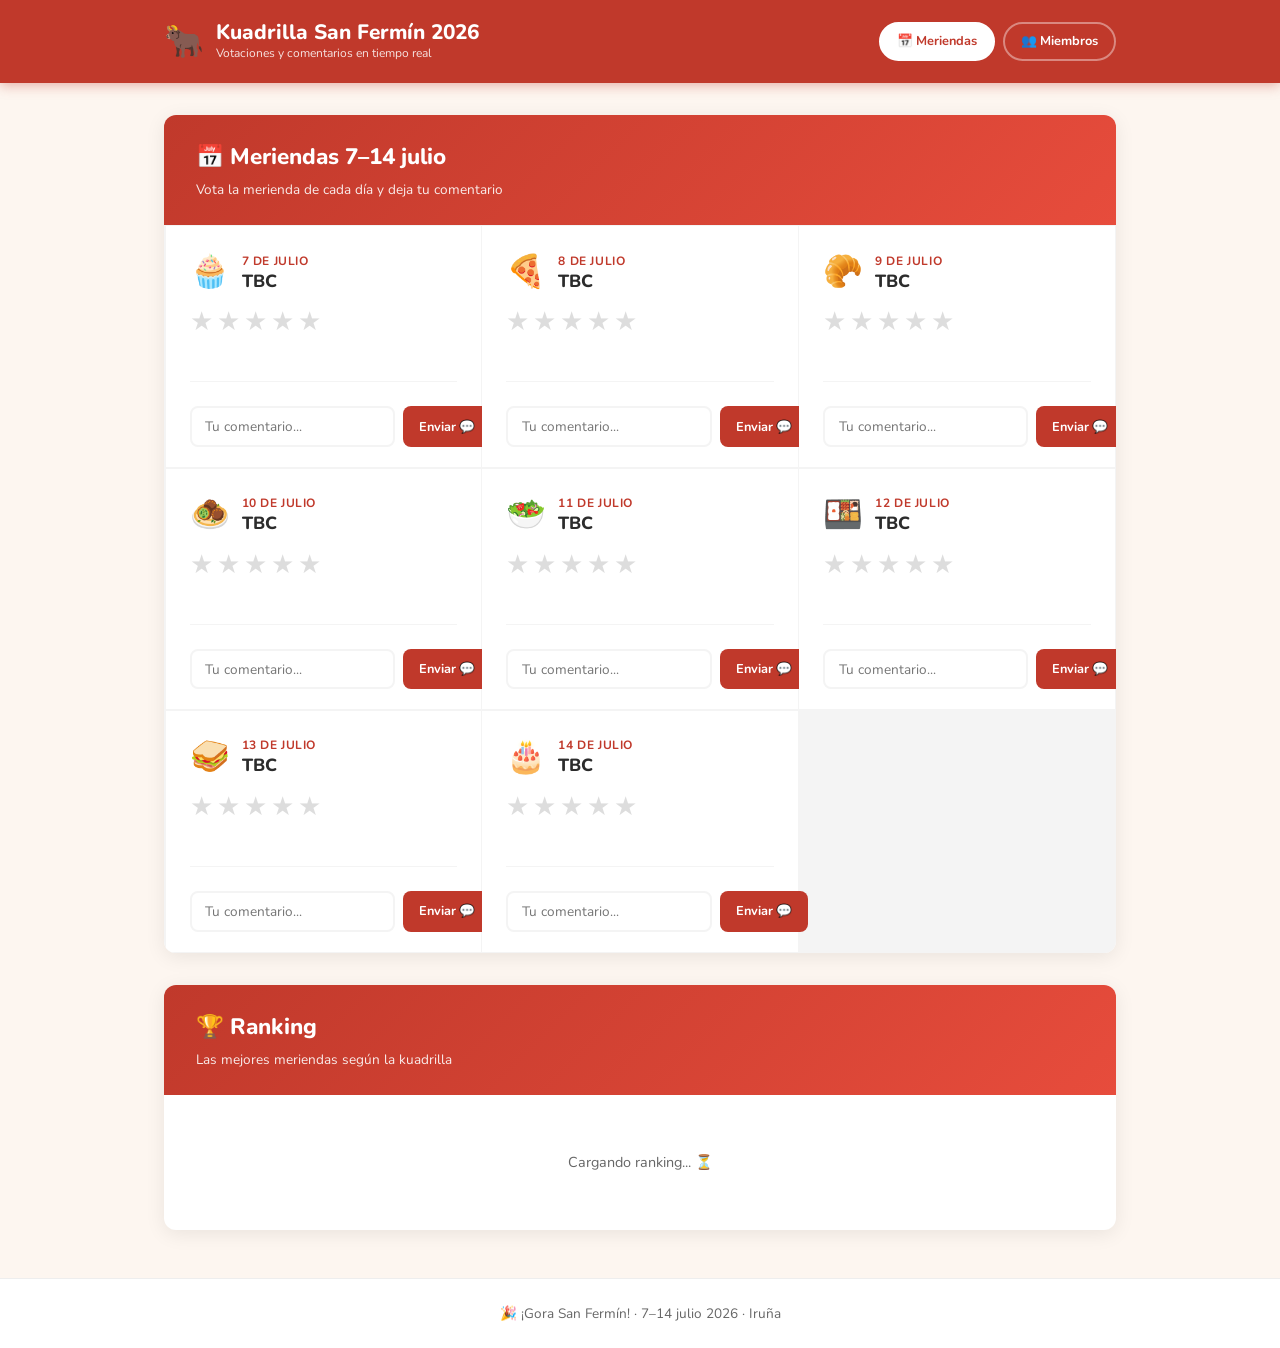
==== index.html @ 211effe7 "Add new entries with 'TBC' for each date" ====
<!DOCTYPE html>
<html lang="es">
<head>
  <meta charset="UTF-8">
  <meta name="viewport" content="width=device-width, initial-scale=1.0">
  <title>Kuadrilla San Fermín 2026 🐂</title>
  <link rel="stylesheet" href="style.css">
</head>
<body>

<header class="header">
  <div class="header-inner">
    <div class="header-brand">
      <span class="header-bull">🐂</span>
      <div>
        <h1>Kuadrilla San Fermín 2026</h1>
        <p>Votaciones y comentarios en tiempo real</p>
      </div>
    </div>
    <nav class="nav">
      <a href="index.html" class="nav-link active">📅 Meriendas</a>
      <a href="kuadrilla.html" class="nav-link">👥 Miembros</a>
    </nav>
  </div>
</header>

<main class="container">

  <section class="card">
    <div class="card-header">
      <h2>📅 Meriendas 7–14 julio</h2>
      <p>Vota la merienda de cada día y deja tu comentario</p>
    </div>
    <div id="tabla" class="meriendas-grid"></div>
  </section>

  <section class="card">
    <div class="card-header">
      <h2>🏆 Ranking</h2>
      <p>Las mejores meriendas según la kuadrilla</p>
    </div>
    <div id="ranking" class="ranking-list">
      <p class="loading">Cargando ranking... ⏳</p>
    </div>
  </section>

</main>

<footer class="footer">
  <p>🎉 ¡Gora San Fermín! · 7–14 julio 2026 · Iruña</p>
</footer>

<script>
/* ── URLs ── */
const URL_API = "https://script.google.com/macros/s/AKfycbxUHuuox2IMjxuFXH61xSXlQFMEGWxUhLNKQcpvWm2ghPcqqbeldcMXEM3mvHn_CJT8/exec";
const URL_CSV = "https://docs.google.com/spreadsheets/d/e/2PACX-1vSeQ-dslJmHhOe_JJH5Cu7Fhz1P_aHwtQAEKkZ3BIzKWqrAqM5q2f_AHhnSUMUB-Iz5Gx67BS4uOQ8Q/pub?gid=0&single=true&output=csv&nocache=";

const datos = [
  { dia: "7julio",  label: "7 de julio",  nombre: "TBC", emoji: "🧁" },
  { dia: "8julio",  label: "8 de julio",  nombre: "TBC",   emoji: "🍕" },
  { dia: "9julio",  label: "9 de julio",  nombre: "TBC", emoji: "🥐" },
  { dia: "10julio", label: "10 de julio", nombre: "TBC",  emoji: "🧆" },
  { dia: "11julio", label: "11 de julio", nombre: "TBC", emoji: "🥗" },
  { dia: "12julio", label: "12 de julio", nombre: "TBC",emoji: "🍱" },
  { dia: "13julio", label: "13 de julio", nombre: "TBC",  emoji: "🥪" },
  { dia: "14julio", label: "14 de julio", nombre: "TBC",  emoji: "🎂" }
];

/* ── RENDER ── */
function render() {
  const grid = document.getElementById("tabla");
  grid.innerHTML = "";
  datos.forEach((d, i) => {
    const voto = localStorage.getItem("voto_" + i) || 0;
    let stars = "";
    for (let s = 1; s <= 5; s++) {
      stars += `<span class="star ${s <= voto ? 'active' : ''}" onclick="vote(${i},${s})">★</span>`;
    }
    grid.innerHTML += `
      <div class="merienda-card" id="card_${i}">
        <div class="merienda-header">
          <span class="merienda-emoji">${d.emoji}</span>
          <div>
            <div class="merienda-dia">${d.label}</div>
            <div class="merienda-nombre">${d.nombre}</div>
          </div>
        </div>
        <div class="stars-row">${stars}</div>
        <div class="avg-display" id="avg_${i}"></div>
        <div class="comment-section">
          <div class="comments-list" id="list_${i}"></div>
          <div class="comment-input">
            <input id="input_${i}" placeholder="Tu comentario..." maxlength="200">
            <button onclick="comment(${i})">Enviar 💬</button>
          </div>
        </div>
      </div>
    `;
  });
}

/* ── VOTAR ── */
function vote(i, value) {
  if (localStorage.getItem("voto_" + i)) {
    showToast("¡Ya has votado este día! 🗳️");
    return;
  }
  const name = prompt("¿Cómo te llamas?");
  if (!name || !name.trim()) return;
  localStorage.setItem("voto_" + i, value);
  render();

  const url = URL_API
    + "?dia="     + encodeURIComponent(datos[i].dia)
    + "&usuario=" + encodeURIComponent(name.trim())
    + "&tipo=voto"
    + "&valor="   + value;

  fetch(url)
    .then(() => { showToast("¡Voto enviado! ⭐"); setTimeout(load, 1000); })
    .catch(() => showToast("Error al enviar 😕"));
}

/* ── COMENTAR ── */
function comment(i) {
  const input = document.getElementById("input_" + i);
  const text = input.value.trim();
  if (!text) return;
  const name = prompt("¿Cómo te llamas?");
  if (!name || !name.trim()) return;
  input.value = "";
  input.disabled = true;

  const url = URL_API
    + "?dia="     + encodeURIComponent(datos[i].dia)
    + "&usuario=" + encodeURIComponent(name.trim())
    + "&tipo=comentario"
    + "&valor="   + encodeURIComponent(text);

  fetch(url)
    .then(() => {
      showToast("¡Comentario enviado! 💬");
      input.disabled = false;
      setTimeout(load, 1000);
    })
    .catch(() => {
      input.disabled = false;
      showToast("Error al enviar 😕");
    });
}

/* ── CARGAR DATOS DESDE CSV ── */
async function load() {
  try {
    const res  = await fetch(URL_CSV + Date.now());
    const text = await res.text();

    const lines = text.trim().split("\n").slice(1);
    const data  = lines
      .map(line => {
        const cols = line.split(",");
        return {
          dia:     (cols[0] || "").trim().replace(/"/g, ""),
          usuario: (cols[1] || "").trim().replace(/"/g, ""),
          tipo:    (cols[2] || "").trim().replace(/"/g, ""),
          valor:   (cols[3] || "").trim().replace(/"/g, "")
        };
      })
      .filter(x => x.dia && x.tipo);

    const comments = data.filter(x => x.tipo === "comentario");
    const votes    = data.filter(x => x.tipo === "voto");

    /* Mostrar comentarios */
    datos.forEach((d, i) => {
      const el = document.getElementById("list_" + i);
      if (!el) return;
      const list = comments.filter(c => c.dia === d.dia);
      el.innerHTML = list.length
        ? list.map(c => `<div class="comment"><span class="comment-user">${c.usuario}</span> ${c.valor}</div>`).join("")
        : '<p class="no-comments">Sé el primero en comentar 👇</p>';
    });

    /* Calcular medias */
    let map = {};
    votes.forEach(v => {
      if (!map[v.dia]) map[v.dia] = { sum: 0, count: 0 };
      map[v.dia].sum   += Number(v.valor);
      map[v.dia].count += 1;
    });

    datos.forEach((d, i) => {
      const avgEl = document.getElementById("avg_" + i);
      if (!avgEl) return;
      if (map[d.dia]) {
        const avg = (map[d.dia].sum / map[d.dia].count).toFixed(1);
        const n   = map[d.dia].count;
        avgEl.innerHTML = `<span class="avg-score">⭐ ${avg}</span><span class="avg-count">${n} voto${n !== 1 ? 's' : ''}</span>`;
      } else {
        avgEl.innerHTML = `<span class="avg-none">Sin votos aún</span>`;
      }
    });

    /* Ranking */
    let arr = Object.keys(map).map(key => {
      const d = datos.find(x => x.dia === key);
      return {
        label:  d?.label  || key,
        nombre: d?.nombre || "",
        emoji:  d?.emoji  || "🍽️",
        avg:    map[key].sum / map[key].count,
        count:  map[key].count
      };
    });
    arr.sort((a, b) => b.avg - a.avg);

    const medals = ["🥇", "🥈", "🥉"];
    document.getElementById("ranking").innerHTML = arr.length
      ? arr.map((x, idx) => `
          <div class="rank-item ${idx === 0 ? 'rank-first' : ''}">
            <span class="rank-medal">${medals[idx] || (idx+1) + 'º'}</span>
            <span class="rank-emoji">${x.emoji}</span>
            <div class="rank-info">
              <strong>${x.label}</strong>
              <span>${x.nombre}</span>
            </div>
            <div class="rank-score">
              <span class="rank-avg">⭐ ${x.avg.toFixed(1)}</span>
              <span class="rank-votes">${x.count} voto${x.count !== 1 ? 's' : ''}</span>
            </div>
          </div>`).join("")
      : '<p class="loading">Aún no hay votos 🗳️</p>';

  } catch (e) {
    console.error("Error cargando CSV:", e);
  }
}

/* ── TOAST ── */
function showToast(msg) {
  const t = document.createElement("div");
  t.className = "toast";
  t.textContent = msg;
  document.body.appendChild(t);
  setTimeout(() => t.classList.add("show"), 10);
  setTimeout(() => { t.classList.remove("show"); setTimeout(() => t.remove(), 300); }, 2500);
}

render();
load();
setInterval(load, 5000);
</script>

</body>
</html>
---- style.css ----
/* ============================================================
   KUADRILLA SAN FERMÍN 2026
   ============================================================ */

@import url('https://fonts.googleapis.com/css2?family=Nunito:wght@400;600;700;800&display=swap');

:root {
  --rojo:       #c0392b;
  --rojo-dark:  #962d22;
  --rojo-light: #e74c3c;
  --rojo-dim:   rgba(192,57,43,0.1);
  --blanco:     #ffffff;
  --crema:      #fdf6f0;
  --gris:       #f4f4f4;
  --tinta:      #2c2c2c;
  --tinta-soft: #666;
  --amarillo:   #f39c12;
  --radio:      12px;
  --sombra:     0 4px 20px rgba(0,0,0,0.08);
  --sombra-lg:  0 8px 40px rgba(0,0,0,0.12);
}

* { box-sizing: border-box; margin: 0; padding: 0; }
html { scroll-behavior: smooth; font-size: 16px; }

body {
  background: var(--crema);
  color: var(--tinta);
  font-family: 'Nunito', sans-serif;
  font-weight: 400;
  line-height: 1.6;
  min-height: 100vh;
}

/* ── HEADER ── */
.header {
  background: var(--rojo);
  color: var(--blanco);
  position: sticky;
  top: 0;
  z-index: 100;
  box-shadow: 0 2px 12px rgba(192,57,43,0.4);
}

.header-inner {
  max-width: 1000px;
  margin: 0 auto;
  padding: 1rem 1.5rem;
  display: flex;
  align-items: center;
  justify-content: space-between;
  flex-wrap: wrap;
  gap: 0.75rem;
}

.header-brand { display: flex; align-items: center; gap: 0.75rem; }

.header-bull {
  font-size: 2rem;
  animation: wobble 3s ease-in-out infinite;
}

@keyframes wobble {
  0%, 100% { transform: rotate(0); }
  25%       { transform: rotate(-8deg); }
  75%       { transform: rotate(8deg); }
}

.header h1 { font-size: clamp(1rem, 4vw, 1.3rem); font-weight: 800; line-height: 1.2; }
.header p  { font-size: 0.75rem; opacity: 0.85; }

.nav { display: flex; gap: 0.5rem; }

.nav-link {
  color: var(--blanco);
  text-decoration: none;
  font-size: 0.8rem;
  font-weight: 700;
  padding: 0.45rem 1rem;
  border-radius: 20px;
  border: 2px solid rgba(255,255,255,0.4);
  transition: background 0.2s, border-color 0.2s;
  white-space: nowrap;
}

.nav-link:hover,
.nav-link.active {
  background: var(--blanco);
  color: var(--rojo);
  border-color: var(--blanco);
}

/* ── CONTAINER ── */
.container {
  max-width: 1000px;
  margin: 0 auto;
  padding: 2rem 1.5rem;
  display: flex;
  flex-direction: column;
  gap: 2rem;
}

/* ── CARDS ── */
.card {
  background: var(--blanco);
  border-radius: var(--radio);
  box-shadow: var(--sombra);
  overflow: hidden;
}

.card-header {
  background: linear-gradient(135deg, var(--rojo), var(--rojo-light));
  color: var(--blanco);
  padding: 1.5rem 2rem;
}

.card-header h2 { font-size: clamp(1.1rem, 3vw, 1.4rem); font-weight: 800; margin-bottom: 0.25rem; }
.card-header p  { font-size: 0.85rem; opacity: 0.9; }

/* ── MERIENDAS GRID ── */
.meriendas-grid {
  display: grid;
  grid-template-columns: repeat(auto-fill, minmax(280px, 1fr));
  gap: 1.5px;
  background: var(--gris);
  padding: 1.5px;
}

.merienda-card {
  background: var(--blanco);
  padding: 1.25rem 1.5rem;
  transition: background 0.2s;
}

.merienda-card:hover { background: #fffaf8; }

.merienda-header {
  display: flex;
  align-items: center;
  gap: 0.75rem;
  margin-bottom: 0.75rem;
}

.merienda-emoji  { font-size: 2rem; flex-shrink: 0; }
.merienda-dia    { font-size: 0.75rem; font-weight: 700; text-transform: uppercase; letter-spacing: 0.05em; color: var(--rojo); }
.merienda-nombre { font-size: 1.1rem; font-weight: 800; color: var(--tinta); line-height: 1.2; }

/* ── ESTRELLAS ── */
.stars-row { display: flex; gap: 4px; margin-bottom: 0.5rem; }

.star {
  font-size: 1.6rem;
  cursor: pointer;
  color: #ddd;
  transition: color 0.15s, transform 0.15s;
  user-select: none;
  line-height: 1;
}

.star:hover,
.star.active { color: var(--amarillo); }
.star:hover  { transform: scale(1.2); }

/* ── AVERAGE ── */
.avg-display {
  display: flex;
  align-items: center;
  gap: 0.5rem;
  margin-bottom: 1rem;
  min-height: 1.4rem;
}

.avg-score  { font-size: 0.9rem; font-weight: 800; color: var(--amarillo); }
.avg-count  { font-size: 0.75rem; color: var(--tinta-soft); }
.avg-none   { font-size: 0.75rem; color: #bbb; }

/* ── COMENTARIOS ── */
.comment-section { border-top: 1px solid var(--gris); padding-top: 0.75rem; }

.comments-list {
  max-height: 140px;
  overflow-y: auto;
  margin-bottom: 0.75rem;
  display: flex;
  flex-direction: column;
  gap: 0.4rem;
}

.comment {
  background: var(--gris);
  border-radius: 8px;
  padding: 0.5rem 0.75rem;
  font-size: 0.85rem;
  line-height: 1.4;
}

.comment-user { font-weight: 700; color: var(--rojo); margin-right: 0.35rem; }
.no-comments  { font-size: 0.8rem; color: #bbb; text-align: center; padding: 0.5rem; }

.comment-input { display: flex; gap: 0.5rem; }

.comment-input input {
  flex: 1;
  padding: 0.55rem 0.85rem;
  border: 2px solid var(--gris);
  border-radius: 8px;
  font-family: inherit;
  font-size: 0.85rem;
  outline: none;
  transition: border-color 0.2s;
}

.comment-input input:focus { border-color: var(--rojo); }

.comment-input button {
  padding: 0.55rem 1rem;
  background: var(--rojo);
  color: var(--blanco);
  border: none;
  border-radius: 8px;
  font-family: inherit;
  font-size: 0.8rem;
  font-weight: 700;
  cursor: pointer;
  white-space: nowrap;
  transition: background 0.2s, transform 0.15s;
}

.comment-input button:hover  { background: var(--rojo-dark); transform: scale(1.03); }
.comment-input button:active { transform: scale(0.97); }

/* ── RANKING ── */
.ranking-list {
  padding: 1.5rem;
  display: flex;
  flex-direction: column;
  gap: 0.75rem;
}

.rank-item {
  display: flex;
  align-items: center;
  gap: 1rem;
  padding: 1rem 1.25rem;
  background: var(--gris);
  border-radius: 10px;
  transition: transform 0.2s, box-shadow 0.2s;
}

.rank-item:hover { transform: translateX(4px); box-shadow: var(--sombra); }

.rank-first {
  background: linear-gradient(135deg, #fff9e6, #fff3cc);
  border: 2px solid var(--amarillo);
}

.rank-medal { font-size: 1.5rem; min-width: 2rem; text-align: center; }
.rank-emoji { font-size: 1.5rem; }

.rank-info { flex: 1; display: flex; flex-direction: column; }
.rank-info strong { font-size: 0.95rem; font-weight: 800; }
.rank-info span   { font-size: 0.8rem; color: var(--tinta-soft); }

.rank-score { display: flex; flex-direction: column; align-items: flex-end; gap: 2px; }
.rank-avg   { font-size: 1rem; font-weight: 800; color: var(--amarillo); }
.rank-votes { font-size: 0.72rem; color: var(--tinta-soft); }

/* ── LOADING ── */
.loading { text-align: center; color: var(--tinta-soft); padding: 2rem; font-size: 0.9rem; }

/* ── TOAST ── */
.toast {
  position: fixed;
  bottom: 2rem;
  left: 50%;
  transform: translateX(-50%) translateY(20px);
  background: var(--tinta);
  color: var(--blanco);
  padding: 0.75rem 1.5rem;
  border-radius: 30px;
  font-size: 0.9rem;
  font-weight: 600;
  opacity: 0;
  transition: opacity 0.3s, transform 0.3s;
  z-index: 1000;
  white-space: nowrap;
  pointer-events: none;
  box-shadow: var(--sombra-lg);
}

.toast.show { opacity: 1; transform: translateX(-50%) translateY(0); }

/* ── FOOTER ── */
.footer {
  text-align: center;
  padding: 1.5rem;
  font-size: 0.85rem;
  color: var(--tinta-soft);
  border-top: 1px solid #eee;
  background: var(--blanco);
  margin-top: 1rem;
}

/* ── RESPONSIVE ── */
@media (max-width: 600px) {
  .container      { padding: 1rem; gap: 1rem; }
  .card-header    { padding: 1.25rem; }
  .meriendas-grid { grid-template-columns: 1fr; }
  .rank-item      { gap: 0.75rem; padding: 0.85rem; }
  .nav-link       { font-size: 0.75rem; padding: 0.4rem 0.75rem; }
}
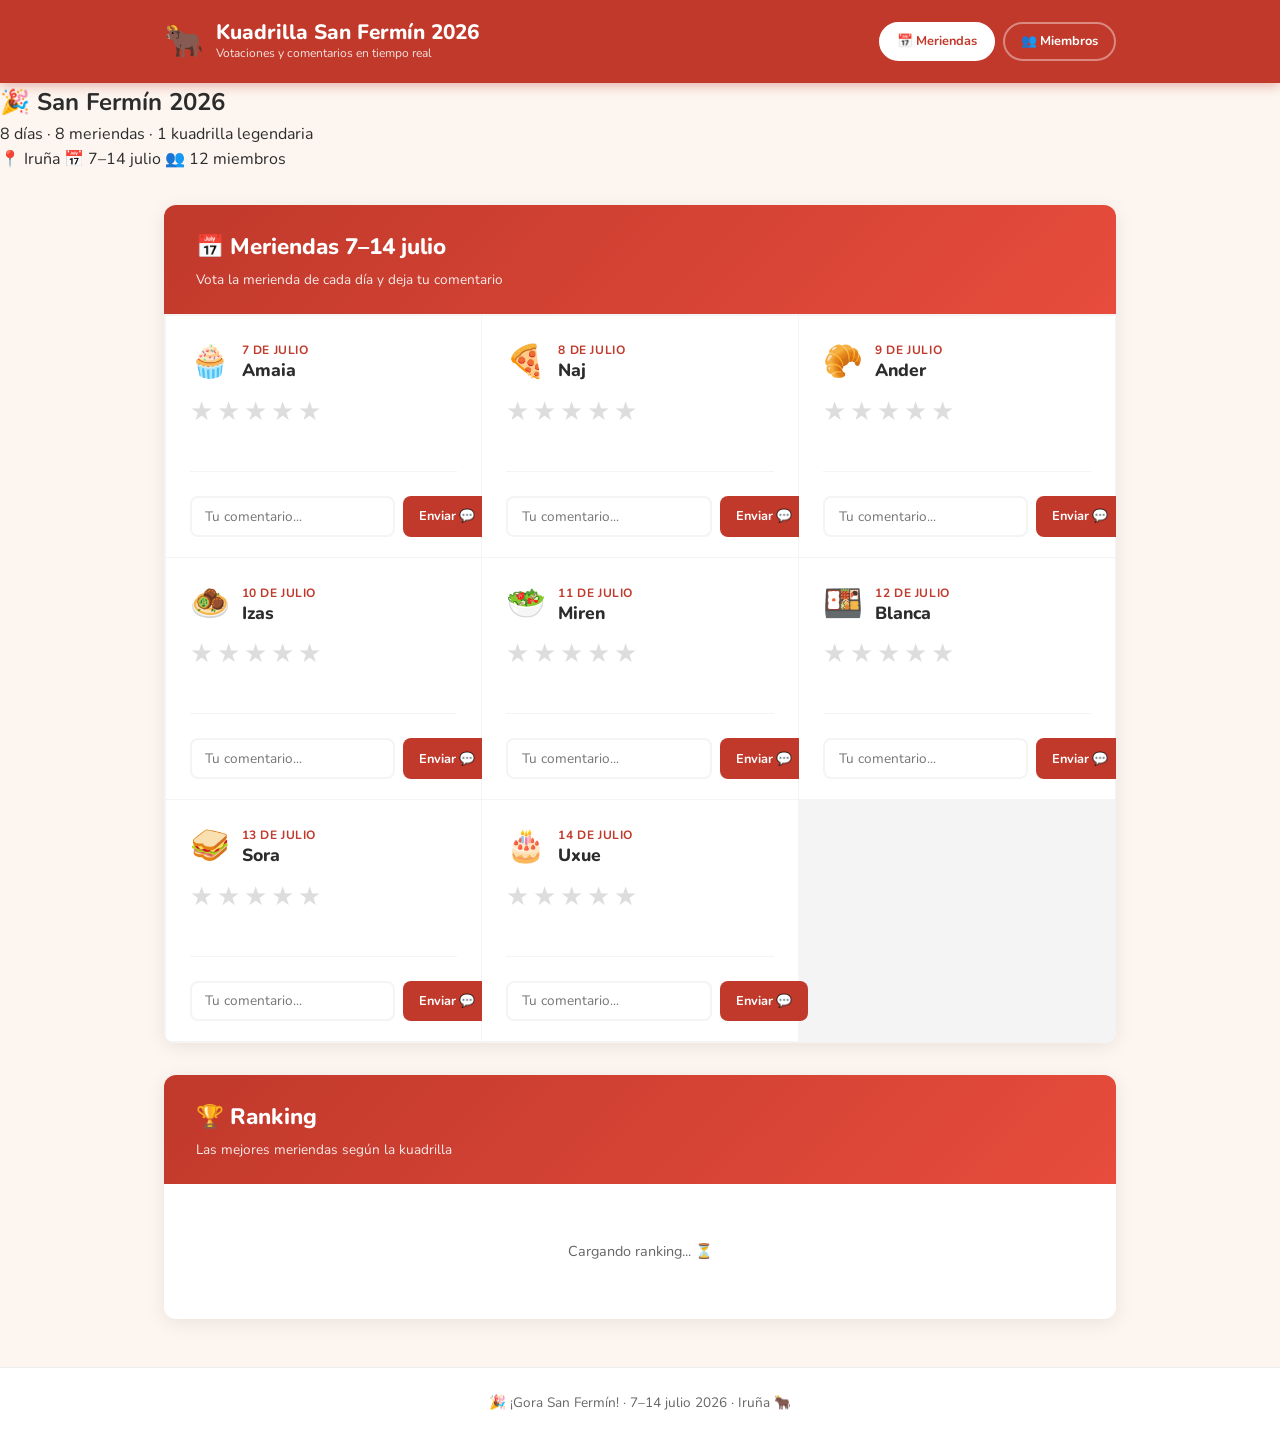
==== commit ebad902e: "Enhance index.html with event details and features Updated header and footer content, added hero ban" ====
--- a/index.html
+++ b/index.html
@@ -12,7 +12,7 @@
   <div class="header-inner">
     <div class="header-brand">
       <span class="header-bull">🐂</span>
-      <div>
+      <div class="header-text">
         <h1>Kuadrilla San Fermín 2026</h1>
         <p>Votaciones y comentarios en tiempo real</p>
       </div>
@@ -24,10 +24,21 @@
   </div>
 </header>
 
+<!-- HERO BANNER -->
+<div class="hero-banner">
+  <h2>🎉 San Fermín 2026</h2>
+  <p>8 días · 8 meriendas · 1 kuadrilla legendaria</p>
+  <div class="hero-dates">
+    <span class="hero-date-pill">📍 Iruña</span>
+    <span class="hero-date-pill">📅 7–14 julio</span>
+    <span class="hero-date-pill">👥 12 miembros</span>
+  </div>
+</div>
+
 <main class="container">
 
   <section class="card">
-    <div class="card-header">
+    <div class="card-header" data-emoji="🍽️">
       <h2>📅 Meriendas 7–14 julio</h2>
       <p>Vota la merienda de cada día y deja tu comentario</p>
     </div>
@@ -35,7 +46,7 @@
   </section>
 
   <section class="card">
-    <div class="card-header">
+    <div class="card-header" data-emoji="🏆">
       <h2>🏆 Ranking</h2>
       <p>Las mejores meriendas según la kuadrilla</p>
     </div>
@@ -47,26 +58,24 @@
 </main>
 
 <footer class="footer">
-  <p>🎉 ¡Gora San Fermín! · 7–14 julio 2026 · Iruña</p>
+  🎉 ¡Gora San Fermín! · 7–14 julio 2026 · Iruña 🐂
 </footer>
 
 <script>
-/* ── URLs ── */
 const URL_API = "https://script.google.com/macros/s/AKfycbxUHuuox2IMjxuFXH61xSXlQFMEGWxUhLNKQcpvWm2ghPcqqbeldcMXEM3mvHn_CJT8/exec";
 const URL_CSV = "https://docs.google.com/spreadsheets/d/e/2PACX-1vSeQ-dslJmHhOe_JJH5Cu7Fhz1P_aHwtQAEKkZ3BIzKWqrAqM5q2f_AHhnSUMUB-Iz5Gx67BS4uOQ8Q/pub?gid=0&single=true&output=csv&nocache=";
 
 const datos = [
-  { dia: "7julio",  label: "7 de julio",  nombre: "TBC", emoji: "🧁" },
-  { dia: "8julio",  label: "8 de julio",  nombre: "TBC",   emoji: "🍕" },
-  { dia: "9julio",  label: "9 de julio",  nombre: "TBC", emoji: "🥐" },
-  { dia: "10julio", label: "10 de julio", nombre: "TBC",  emoji: "🧆" },
-  { dia: "11julio", label: "11 de julio", nombre: "TBC", emoji: "🥗" },
-  { dia: "12julio", label: "12 de julio", nombre: "TBC",emoji: "🍱" },
-  { dia: "13julio", label: "13 de julio", nombre: "TBC",  emoji: "🥪" },
-  { dia: "14julio", label: "14 de julio", nombre: "TBC",  emoji: "🎂" }
+  { dia: "7julio",  label: "7 de julio",  nombre: "Amaia", emoji: "🧁" },
+  { dia: "8julio",  label: "8 de julio",  nombre: "Naj",   emoji: "🍕" },
+  { dia: "9julio",  label: "9 de julio",  nombre: "Ander", emoji: "🥐" },
+  { dia: "10julio", label: "10 de julio", nombre: "Izas",  emoji: "🧆" },
+  { dia: "11julio", label: "11 de julio", nombre: "Miren", emoji: "🥗" },
+  { dia: "12julio", label: "12 de julio", nombre: "Blanca",emoji: "🍱" },
+  { dia: "13julio", label: "13 de julio", nombre: "Sora",  emoji: "🥪" },
+  { dia: "14julio", label: "14 de julio", nombre: "Uxue",  emoji: "🎂" }
 ];
 
-/* ── RENDER ── */
 function render() {
   const grid = document.getElementById("tabla");
   grid.innerHTML = "";
@@ -77,7 +86,7 @@
       stars += `<span class="star ${s <= voto ? 'active' : ''}" onclick="vote(${i},${s})">★</span>`;
     }
     grid.innerHTML += `
-      <div class="merienda-card" id="card_${i}">
+      <div class="merienda-card" id="card_${i}" data-num="${i + 1}">
         <div class="merienda-header">
           <span class="merienda-emoji">${d.emoji}</span>
           <div>
@@ -99,7 +108,6 @@
   });
 }
 
-/* ── VOTAR ── */
 function vote(i, value) {
   if (localStorage.getItem("voto_" + i)) {
     showToast("¡Ya has votado este día! 🗳️");
@@ -117,11 +125,10 @@
     + "&valor="   + value;
 
   fetch(url)
-    .then(() => { showToast("¡Voto enviado! ⭐"); setTimeout(load, 1000); })
+    .then(() => { showToast("¡Voto enviado! " + "⭐".repeat(value)); setTimeout(load, 1000); })
     .catch(() => showToast("Error al enviar 😕"));
 }
 
-/* ── COMENTAR ── */
 function comment(i) {
   const input = document.getElementById("input_" + i);
   const text = input.value.trim();
@@ -149,12 +156,10 @@
     });
 }
 
-/* ── CARGAR DATOS DESDE CSV ── */
 async function load() {
   try {
     const res  = await fetch(URL_CSV + Date.now());
     const text = await res.text();
-
     const lines = text.trim().split("\n").slice(1);
     const data  = lines
       .map(line => {
@@ -171,7 +176,6 @@
     const comments = data.filter(x => x.tipo === "comentario");
     const votes    = data.filter(x => x.tipo === "voto");
 
-    /* Mostrar comentarios */
     datos.forEach((d, i) => {
       const el = document.getElementById("list_" + i);
       if (!el) return;
@@ -181,7 +185,6 @@
         : '<p class="no-comments">Sé el primero en comentar 👇</p>';
     });
 
-    /* Calcular medias */
     let map = {};
     votes.forEach(v => {
       if (!map[v.dia]) map[v.dia] = { sum: 0, count: 0 };
@@ -195,13 +198,16 @@
       if (map[d.dia]) {
         const avg = (map[d.dia].sum / map[d.dia].count).toFixed(1);
         const n   = map[d.dia].count;
-        avgEl.innerHTML = `<span class="avg-score">⭐ ${avg}</span><span class="avg-count">${n} voto${n !== 1 ? 's' : ''}</span>`;
+        avgEl.innerHTML = `
+          <div class="avg-badge">
+            <span class="avg-score">⭐ ${avg}</span>
+            <span class="avg-count">${n} voto${n !== 1 ? 's' : ''}</span>
+          </div>`;
       } else {
         avgEl.innerHTML = `<span class="avg-none">Sin votos aún</span>`;
       }
     });
 
-    /* Ranking */
     let arr = Object.keys(map).map(key => {
       const d = datos.find(x => x.dia === key);
       return {
@@ -216,34 +222,36 @@
 
     const medals = ["🥇", "🥈", "🥉"];
     document.getElementById("ranking").innerHTML = arr.length
-      ? arr.map((x, idx) => `
-          <div class="rank-item ${idx === 0 ? 'rank-first' : ''}">
-            <span class="rank-medal">${medals[idx] || (idx+1) + 'º'}</span>
-            <span class="rank-emoji">${x.emoji}</span>
-            <div class="rank-info">
-              <strong>${x.label}</strong>
-              <span>${x.nombre}</span>
-            </div>
-            <div class="rank-score">
-              <span class="rank-avg">⭐ ${x.avg.toFixed(1)}</span>
-              <span class="rank-votes">${x.count} voto${x.count !== 1 ? 's' : ''}</span>
-            </div>
-          </div>`).join("")
+      ? arr.map((x, idx) => {
+          const stars = "★".repeat(Math.round(x.avg)) + "☆".repeat(5 - Math.round(x.avg));
+          return `
+            <div class="rank-item ${idx === 0 ? 'rank-first' : ''}">
+              <span class="rank-medal">${medals[idx] || (idx+1) + 'º'}</span>
+              <span class="rank-emoji">${x.emoji}</span>
+              <div class="rank-info">
+                <strong>${x.label}</strong>
+                <span>${x.nombre} · <span class="rank-stars">${stars}</span></span>
+              </div>
+              <div class="rank-score">
+                <span class="rank-avg">⭐ ${x.avg.toFixed(1)}</span>
+                <span class="rank-votes">${x.count} voto${x.count !== 1 ? 's' : ''}</span>
+              </div>
+            </div>`;
+        }).join("")
       : '<p class="loading">Aún no hay votos 🗳️</p>';
 
   } catch (e) {
-    console.error("Error cargando CSV:", e);
+    console.error("Error:", e);
   }
 }
 
-/* ── TOAST ── */
 function showToast(msg) {
   const t = document.createElement("div");
   t.className = "toast";
   t.textContent = msg;
   document.body.appendChild(t);
   setTimeout(() => t.classList.add("show"), 10);
-  setTimeout(() => { t.classList.remove("show"); setTimeout(() => t.remove(), 300); }, 2500);
+  setTimeout(() => { t.classList.remove("show"); setTimeout(() => t.remove(), 300); }, 2800);
 }
 
 render();
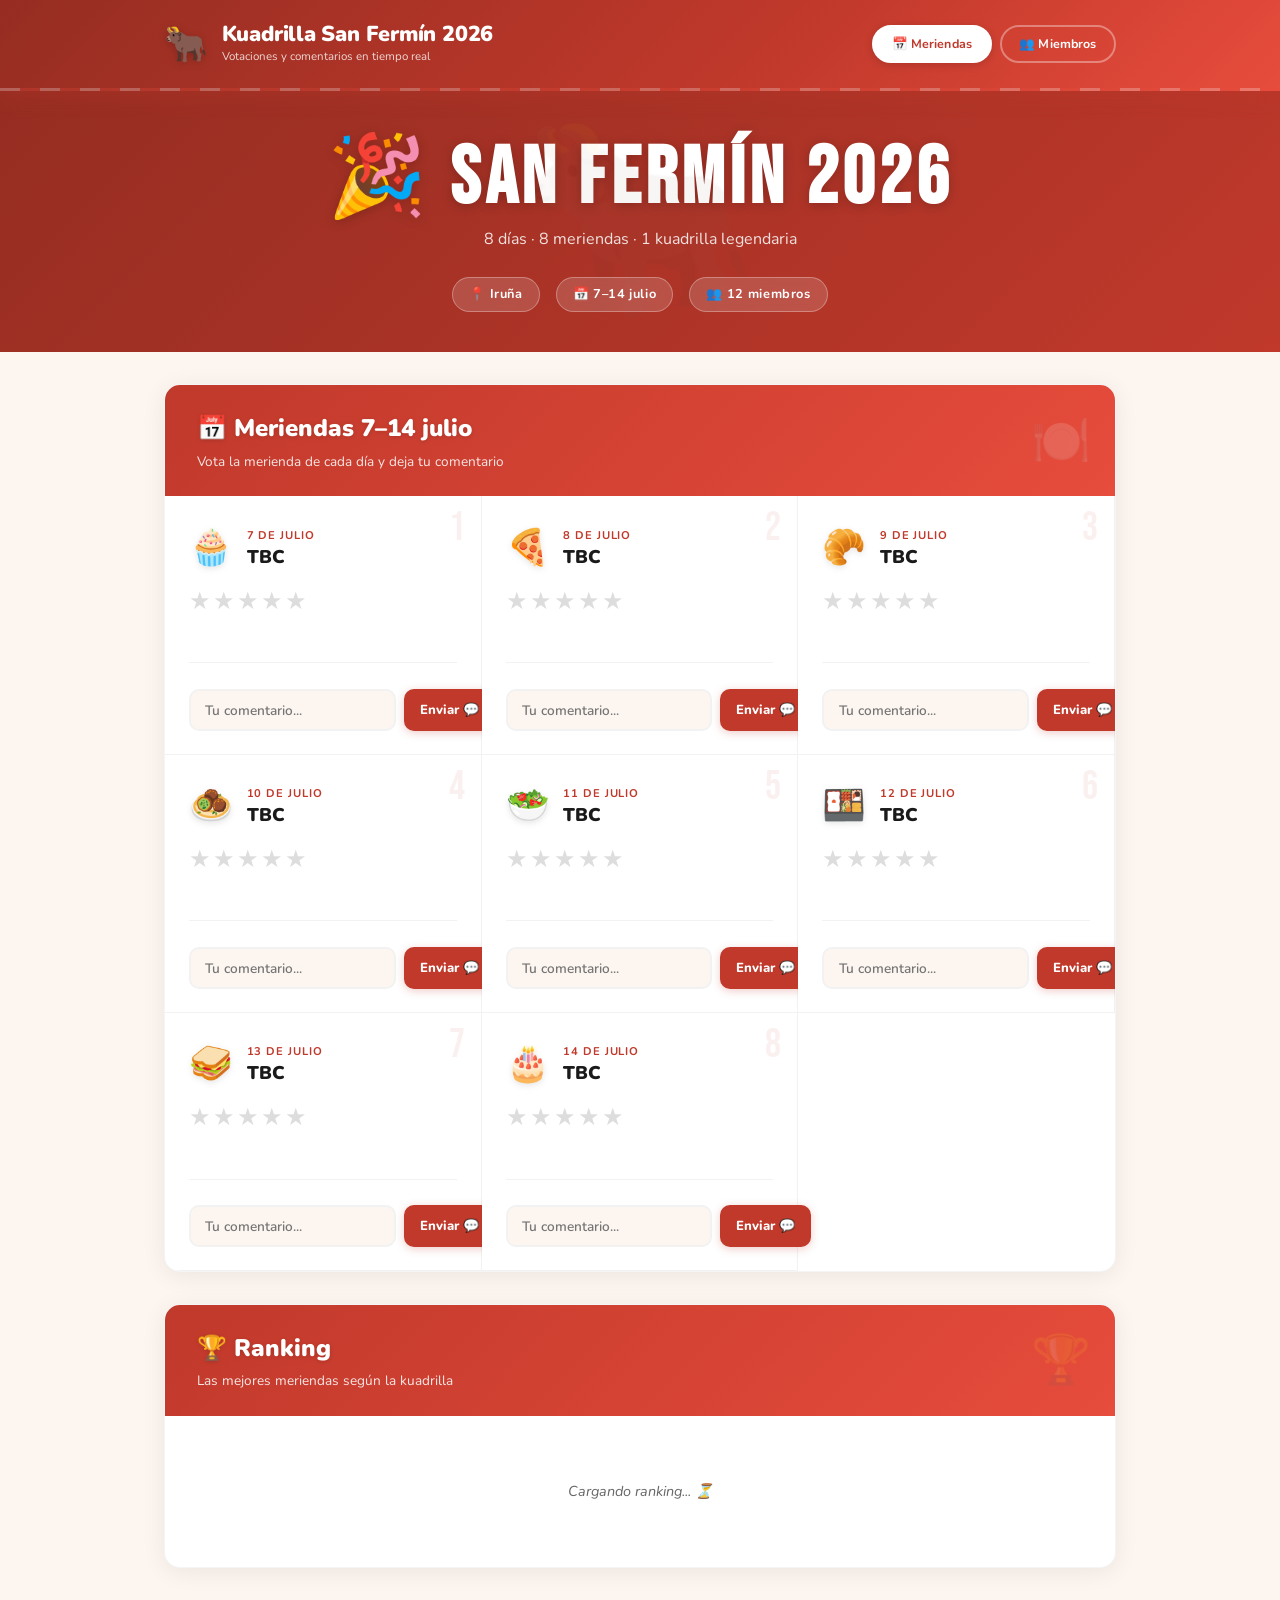
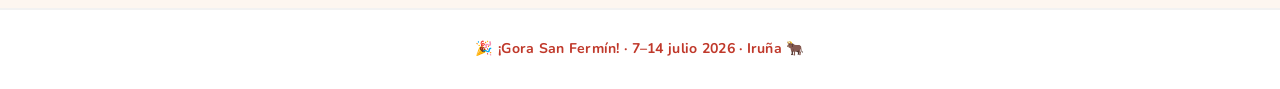
==== commit 1ffc8ca0: "Update names in datos array to 'TBC'" ====
--- a/index.html
+++ b/index.html
@@ -66,14 +66,14 @@
 const URL_CSV = "https://docs.google.com/spreadsheets/d/e/2PACX-1vSeQ-dslJmHhOe_JJH5Cu7Fhz1P_aHwtQAEKkZ3BIzKWqrAqM5q2f_AHhnSUMUB-Iz5Gx67BS4uOQ8Q/pub?gid=0&single=true&output=csv&nocache=";
 
 const datos = [
-  { dia: "7julio",  label: "7 de julio",  nombre: "Amaia", emoji: "🧁" },
-  { dia: "8julio",  label: "8 de julio",  nombre: "Naj",   emoji: "🍕" },
-  { dia: "9julio",  label: "9 de julio",  nombre: "Ander", emoji: "🥐" },
-  { dia: "10julio", label: "10 de julio", nombre: "Izas",  emoji: "🧆" },
-  { dia: "11julio", label: "11 de julio", nombre: "Miren", emoji: "🥗" },
-  { dia: "12julio", label: "12 de julio", nombre: "Blanca",emoji: "🍱" },
-  { dia: "13julio", label: "13 de julio", nombre: "Sora",  emoji: "🥪" },
-  { dia: "14julio", label: "14 de julio", nombre: "Uxue",  emoji: "🎂" }
+  { dia: "7julio",  label: "7 de julio",  nombre: "TBC", emoji: "🧁" },
+  { dia: "8julio",  label: "8 de julio",  nombre: "TBC",   emoji: "🍕" },
+  { dia: "9julio",  label: "9 de julio",  nombre: "TBC", emoji: "🥐" },
+  { dia: "10julio", label: "10 de julio", nombre: "TBC",  emoji: "🧆" },
+  { dia: "11julio", label: "11 de julio", nombre: "TBC", emoji: "🥗" },
+  { dia: "12julio", label: "12 de julio", nombre: "TBC",emoji: "🍱" },
+  { dia: "13julio", label: "13 de julio", nombre: "TBC",  emoji: "🥪" },
+  { dia: "14julio", label: "14 de julio", nombre: "TBC",  emoji: "🎂" }
 ];
 
 function render() {
--- a/style.css
+++ b/style.css
@@ -1,26 +1,33 @@
 /* ============================================================
    KUADRILLA SAN FERMÍN 2026
-   ============================================================ */
-
-@import url('https://fonts.googleapis.com/css2?family=Nunito:wght@400;600;700;800&display=swap');
+   Diseño festivo · Rojo y blanco · Mobile-first
+   ============================================================ */
+
+@import url('https://fonts.googleapis.com/css2?family=Nunito:wght@400;600;700;800;900&family=Bebas+Neue&display=swap');
 
 :root {
-  --rojo:       #c0392b;
-  --rojo-dark:  #962d22;
-  --rojo-light: #e74c3c;
-  --rojo-dim:   rgba(192,57,43,0.1);
-  --blanco:     #ffffff;
-  --crema:      #fdf6f0;
-  --gris:       #f4f4f4;
-  --tinta:      #2c2c2c;
-  --tinta-soft: #666;
-  --amarillo:   #f39c12;
-  --radio:      12px;
-  --sombra:     0 4px 20px rgba(0,0,0,0.08);
-  --sombra-lg:  0 8px 40px rgba(0,0,0,0.12);
-}
-
-* { box-sizing: border-box; margin: 0; padding: 0; }
+  --rojo:        #c0392b;
+  --rojo-dark:   #962d22;
+  --rojo-light:  #e74c3c;
+  --rojo-dim:    rgba(192,57,43,0.08);
+  --blanco:      #ffffff;
+  --crema:       #fdf6f0;
+  --gris:        #f2f2f2;
+  --gris-mid:    #e0e0e0;
+  --tinta:       #1a1a1a;
+  --tinta-soft:  #666;
+  --amarillo:    #f39c12;
+  --amarillo-dim:rgba(243,156,18,0.15);
+  --verde:       #27ae60;
+  --radio:       16px;
+  --radio-sm:    10px;
+  --sombra:      0 4px 24px rgba(0,0,0,0.07);
+  --sombra-lg:   0 12px 48px rgba(0,0,0,0.12);
+  --sombra-rojo: 0 4px 20px rgba(192,57,43,0.3);
+}
+
+/* ── Reset ── */
+*, *::before, *::after { box-sizing: border-box; margin: 0; padding: 0; }
 html { scroll-behavior: smooth; font-size: 16px; }
 
 body {
@@ -30,16 +37,39 @@
   font-weight: 400;
   line-height: 1.6;
   min-height: 100vh;
-}
-
-/* ── HEADER ── */
+  overflow-x: hidden;
+}
+
+/* ── SCROLL BAR ── */
+::-webkit-scrollbar { width: 4px; }
+::-webkit-scrollbar-track { background: var(--crema); }
+::-webkit-scrollbar-thumb { background: var(--rojo); border-radius: 2px; }
+
+/* ============================================================
+   HEADER
+   ============================================================ */
 .header {
-  background: var(--rojo);
+  background: linear-gradient(135deg, var(--rojo-dark) 0%, var(--rojo) 60%, var(--rojo-light) 100%);
   color: var(--blanco);
   position: sticky;
   top: 0;
   z-index: 100;
-  box-shadow: 0 2px 12px rgba(192,57,43,0.4);
+  box-shadow: var(--sombra-rojo);
+}
+
+/* Franja blanca decorativa inferior */
+.header::after {
+  content: '';
+  display: block;
+  height: 3px;
+  background: repeating-linear-gradient(
+    90deg,
+    var(--blanco) 0px,
+    var(--blanco) 20px,
+    var(--rojo-light) 20px,
+    var(--rojo-light) 40px
+  );
+  opacity: 0.25;
 }
 
 .header-inner {
@@ -53,44 +83,118 @@
   gap: 0.75rem;
 }
 
-.header-brand { display: flex; align-items: center; gap: 0.75rem; }
+.header-brand { display: flex; align-items: center; gap: 0.85rem; }
 
 .header-bull {
-  font-size: 2rem;
+  font-size: 2.2rem;
   animation: wobble 3s ease-in-out infinite;
+  filter: drop-shadow(0 2px 4px rgba(0,0,0,0.2));
 }
 
 @keyframes wobble {
-  0%, 100% { transform: rotate(0); }
-  25%       { transform: rotate(-8deg); }
-  75%       { transform: rotate(8deg); }
-}
-
-.header h1 { font-size: clamp(1rem, 4vw, 1.3rem); font-weight: 800; line-height: 1.2; }
-.header p  { font-size: 0.75rem; opacity: 0.85; }
+  0%, 100% { transform: rotate(0) scale(1); }
+  25%       { transform: rotate(-10deg) scale(1.05); }
+  75%       { transform: rotate(10deg) scale(1.05); }
+}
+
+.header-text h1 {
+  font-size: clamp(1rem, 4vw, 1.35rem);
+  font-weight: 900;
+  line-height: 1.1;
+  letter-spacing: -0.01em;
+}
+
+.header-text p {
+  font-size: 0.72rem;
+  opacity: 0.8;
+  font-weight: 400;
+  margin-top: 1px;
+}
 
 .nav { display: flex; gap: 0.5rem; }
 
 .nav-link {
   color: var(--blanco);
   text-decoration: none;
+  font-size: 0.78rem;
+  font-weight: 700;
+  padding: 0.45rem 1.1rem;
+  border-radius: 20px;
+  border: 2px solid rgba(255,255,255,0.35);
+  transition: all 0.2s;
+  white-space: nowrap;
+  letter-spacing: 0.01em;
+}
+
+.nav-link:hover,
+.nav-link.active {
+  background: var(--blanco);
+  color: var(--rojo);
+  border-color: var(--blanco);
+  box-shadow: 0 2px 8px rgba(0,0,0,0.15);
+}
+
+/* ============================================================
+   HERO BANNER (solo index)
+   ============================================================ */
+.hero-banner {
+  background: linear-gradient(135deg, var(--rojo-dark), var(--rojo));
+  color: var(--blanco);
+  text-align: center;
+  padding: 3rem 1.5rem 2.5rem;
+  position: relative;
+  overflow: hidden;
+}
+
+.hero-banner::before {
+  content: '🐂';
+  position: absolute;
+  font-size: 12rem;
+  opacity: 0.05;
+  top: 50%;
+  left: 50%;
+  transform: translate(-50%, -50%);
+  pointer-events: none;
+}
+
+.hero-banner h2 {
+  font-family: 'Bebas Neue', sans-serif;
+  font-size: clamp(2.5rem, 8vw, 5rem);
+  letter-spacing: 0.06em;
+  line-height: 1;
+  margin-bottom: 0.5rem;
+  text-shadow: 0 2px 12px rgba(0,0,0,0.2);
+}
+
+.hero-banner p {
+  font-size: 1rem;
+  opacity: 0.85;
+  max-width: 400px;
+  margin: 0 auto;
+}
+
+.hero-dates {
+  display: flex;
+  justify-content: center;
+  gap: 1rem;
+  margin-top: 1.5rem;
+  flex-wrap: wrap;
+}
+
+.hero-date-pill {
+  background: rgba(255,255,255,0.15);
+  border: 1px solid rgba(255,255,255,0.3);
+  border-radius: 20px;
+  padding: 0.4rem 1rem;
   font-size: 0.8rem;
   font-weight: 700;
-  padding: 0.45rem 1rem;
-  border-radius: 20px;
-  border: 2px solid rgba(255,255,255,0.4);
-  transition: background 0.2s, border-color 0.2s;
-  white-space: nowrap;
-}
-
-.nav-link:hover,
-.nav-link.active {
-  background: var(--blanco);
-  color: var(--rojo);
-  border-color: var(--blanco);
-}
-
-/* ── CONTAINER ── */
+  letter-spacing: 0.05em;
+  backdrop-filter: blur(8px);
+}
+
+/* ============================================================
+   CONTAINER
+   ============================================================ */
 .container {
   max-width: 1000px;
   margin: 0 auto;
@@ -100,56 +204,117 @@
   gap: 2rem;
 }
 
-/* ── CARDS ── */
+/* ============================================================
+   CARDS
+   ============================================================ */
 .card {
   background: var(--blanco);
   border-radius: var(--radio);
   box-shadow: var(--sombra);
   overflow: hidden;
+  border: 1px solid rgba(0,0,0,0.04);
 }
 
 .card-header {
-  background: linear-gradient(135deg, var(--rojo), var(--rojo-light));
+  background: linear-gradient(135deg, var(--rojo) 0%, var(--rojo-light) 100%);
   color: var(--blanco);
   padding: 1.5rem 2rem;
-}
-
-.card-header h2 { font-size: clamp(1.1rem, 3vw, 1.4rem); font-weight: 800; margin-bottom: 0.25rem; }
-.card-header p  { font-size: 0.85rem; opacity: 0.9; }
-
-/* ── MERIENDAS GRID ── */
+  position: relative;
+  overflow: hidden;
+}
+
+.card-header::after {
+  content: attr(data-emoji);
+  position: absolute;
+  right: 1.5rem;
+  top: 50%;
+  transform: translateY(-50%);
+  font-size: 3rem;
+  opacity: 0.15;
+  pointer-events: none;
+}
+
+.card-header h2 {
+  font-size: clamp(1.1rem, 3vw, 1.5rem);
+  font-weight: 900;
+  margin-bottom: 0.2rem;
+  text-shadow: 0 1px 4px rgba(0,0,0,0.15);
+}
+
+.card-header p { font-size: 0.85rem; opacity: 0.88; }
+
+/* ============================================================
+   MERIENDAS GRID
+   ============================================================ */
 .meriendas-grid {
   display: grid;
-  grid-template-columns: repeat(auto-fill, minmax(280px, 1fr));
-  gap: 1.5px;
-  background: var(--gris);
-  padding: 1.5px;
+  grid-template-columns: repeat(auto-fill, minmax(260px, 1fr));
+  gap: 0;
 }
 
 .merienda-card {
   background: var(--blanco);
-  padding: 1.25rem 1.5rem;
+  padding: 1.4rem 1.5rem;
+  border-right: 1px solid var(--gris);
+  border-bottom: 1px solid var(--gris);
   transition: background 0.2s;
+  position: relative;
 }
 
 .merienda-card:hover { background: #fffaf8; }
 
+/* Número de día decorativo */
+.merienda-card::before {
+  content: attr(data-num);
+  position: absolute;
+  top: 0.75rem;
+  right: 1rem;
+  font-family: 'Bebas Neue', sans-serif;
+  font-size: 2.5rem;
+  color: var(--rojo);
+  opacity: 0.07;
+  line-height: 1;
+  pointer-events: none;
+}
+
 .merienda-header {
   display: flex;
   align-items: center;
-  gap: 0.75rem;
-  margin-bottom: 0.75rem;
-}
-
-.merienda-emoji  { font-size: 2rem; flex-shrink: 0; }
-.merienda-dia    { font-size: 0.75rem; font-weight: 700; text-transform: uppercase; letter-spacing: 0.05em; color: var(--rojo); }
-.merienda-nombre { font-size: 1.1rem; font-weight: 800; color: var(--tinta); line-height: 1.2; }
+  gap: 0.85rem;
+  margin-bottom: 0.85rem;
+}
+
+.merienda-emoji {
+  font-size: 2.2rem;
+  flex-shrink: 0;
+  filter: drop-shadow(0 2px 3px rgba(0,0,0,0.1));
+}
+
+.merienda-dia {
+  font-size: 0.7rem;
+  font-weight: 700;
+  text-transform: uppercase;
+  letter-spacing: 0.08em;
+  color: var(--rojo);
+  margin-bottom: 2px;
+}
+
+.merienda-nombre {
+  font-size: 1.15rem;
+  font-weight: 900;
+  color: var(--tinta);
+  line-height: 1.1;
+}
 
 /* ── ESTRELLAS ── */
-.stars-row { display: flex; gap: 4px; margin-bottom: 0.5rem; }
+.stars-row {
+  display: flex;
+  gap: 2px;
+  margin-bottom: 0.6rem;
+}
 
 .star {
-  font-size: 1.6rem;
+  font-size: 1.5rem;
   cursor: pointer;
   color: #ddd;
   transition: color 0.15s, transform 0.15s;
@@ -157,9 +322,8 @@
   line-height: 1;
 }
 
-.star:hover,
+.star:hover { color: var(--amarillo); transform: scale(1.25); }
 .star.active { color: var(--amarillo); }
-.star:hover  { transform: scale(1.2); }
 
 /* ── AVERAGE ── */
 .avg-display {
@@ -167,145 +331,334 @@
   align-items: center;
   gap: 0.5rem;
   margin-bottom: 1rem;
-  min-height: 1.4rem;
-}
-
-.avg-score  { font-size: 0.9rem; font-weight: 800; color: var(--amarillo); }
-.avg-count  { font-size: 0.75rem; color: var(--tinta-soft); }
-.avg-none   { font-size: 0.75rem; color: #bbb; }
+  min-height: 1.5rem;
+}
+
+.avg-badge {
+  background: var(--amarillo-dim);
+  border-radius: 20px;
+  padding: 0.2rem 0.7rem;
+  display: flex;
+  align-items: center;
+  gap: 0.3rem;
+}
+
+.avg-score { font-size: 0.85rem; font-weight: 800; color: var(--amarillo); }
+.avg-count { font-size: 0.72rem; color: var(--tinta-soft); }
+.avg-none  { font-size: 0.72rem; color: #ccc; font-style: italic; }
 
 /* ── COMENTARIOS ── */
-.comment-section { border-top: 1px solid var(--gris); padding-top: 0.75rem; }
+.comment-section {
+  border-top: 1px solid var(--gris);
+  padding-top: 0.85rem;
+}
 
 .comments-list {
-  max-height: 140px;
+  max-height: 130px;
   overflow-y: auto;
   margin-bottom: 0.75rem;
   display: flex;
   flex-direction: column;
   gap: 0.4rem;
+  scrollbar-width: thin;
+  scrollbar-color: var(--gris-mid) transparent;
 }
 
 .comment {
-  background: var(--gris);
-  border-radius: 8px;
-  padding: 0.5rem 0.75rem;
-  font-size: 0.85rem;
+  background: var(--crema);
+  border-radius: var(--radio-sm);
+  padding: 0.45rem 0.75rem;
+  font-size: 0.83rem;
   line-height: 1.4;
-}
-
-.comment-user { font-weight: 700; color: var(--rojo); margin-right: 0.35rem; }
-.no-comments  { font-size: 0.8rem; color: #bbb; text-align: center; padding: 0.5rem; }
+  border-left: 2px solid var(--rojo);
+  animation: slideIn 0.3s ease;
+}
+
+@keyframes slideIn {
+  from { opacity: 0; transform: translateY(4px); }
+  to   { opacity: 1; transform: translateY(0); }
+}
+
+.comment-user {
+  font-weight: 800;
+  color: var(--rojo);
+  margin-right: 0.35rem;
+}
+
+.no-comments {
+  font-size: 0.78rem;
+  color: #bbb;
+  text-align: center;
+  padding: 0.5rem;
+  font-style: italic;
+}
 
 .comment-input { display: flex; gap: 0.5rem; }
 
 .comment-input input {
   flex: 1;
-  padding: 0.55rem 0.85rem;
+  padding: 0.6rem 0.9rem;
   border: 2px solid var(--gris);
-  border-radius: 8px;
+  border-radius: var(--radio-sm);
   font-family: inherit;
   font-size: 0.85rem;
+  font-weight: 600;
   outline: none;
-  transition: border-color 0.2s;
-}
-
-.comment-input input:focus { border-color: var(--rojo); }
+  transition: border-color 0.2s, box-shadow 0.2s;
+  background: var(--crema);
+}
+
+.comment-input input:focus {
+  border-color: var(--rojo);
+  box-shadow: 0 0 0 3px rgba(192,57,43,0.1);
+  background: var(--blanco);
+}
 
 .comment-input button {
-  padding: 0.55rem 1rem;
+  padding: 0.6rem 1rem;
   background: var(--rojo);
   color: var(--blanco);
   border: none;
-  border-radius: 8px;
+  border-radius: var(--radio-sm);
   font-family: inherit;
-  font-size: 0.8rem;
-  font-weight: 700;
+  font-size: 0.82rem;
+  font-weight: 800;
   cursor: pointer;
   white-space: nowrap;
-  transition: background 0.2s, transform 0.15s;
-}
-
-.comment-input button:hover  { background: var(--rojo-dark); transform: scale(1.03); }
+  transition: background 0.2s, transform 0.15s, box-shadow 0.2s;
+  box-shadow: 0 2px 8px rgba(192,57,43,0.25);
+}
+
+.comment-input button:hover {
+  background: var(--rojo-dark);
+  transform: translateY(-1px);
+  box-shadow: 0 4px 12px rgba(192,57,43,0.35);
+}
+
 .comment-input button:active { transform: scale(0.97); }
 
-/* ── RANKING ── */
+/* ============================================================
+   RANKING
+   ============================================================ */
 .ranking-list {
   padding: 1.5rem;
   display: flex;
   flex-direction: column;
-  gap: 0.75rem;
+  gap: 0.6rem;
 }
 
 .rank-item {
   display: flex;
   align-items: center;
   gap: 1rem;
-  padding: 1rem 1.25rem;
+  padding: 0.9rem 1.2rem;
   background: var(--gris);
-  border-radius: 10px;
-  transition: transform 0.2s, box-shadow 0.2s;
-}
-
-.rank-item:hover { transform: translateX(4px); box-shadow: var(--sombra); }
+  border-radius: var(--radio-sm);
+  transition: transform 0.2s, box-shadow 0.2s, background 0.2s;
+  border-left: 3px solid transparent;
+}
+
+.rank-item:hover {
+  transform: translateX(6px);
+  box-shadow: var(--sombra);
+  background: var(--blanco);
+  border-left-color: var(--rojo);
+}
 
 .rank-first {
   background: linear-gradient(135deg, #fff9e6, #fff3cc);
   border: 2px solid var(--amarillo);
-}
-
-.rank-medal { font-size: 1.5rem; min-width: 2rem; text-align: center; }
-.rank-emoji { font-size: 1.5rem; }
-
-.rank-info { flex: 1; display: flex; flex-direction: column; }
-.rank-info strong { font-size: 0.95rem; font-weight: 800; }
-.rank-info span   { font-size: 0.8rem; color: var(--tinta-soft); }
-
-.rank-score { display: flex; flex-direction: column; align-items: flex-end; gap: 2px; }
-.rank-avg   { font-size: 1rem; font-weight: 800; color: var(--amarillo); }
-.rank-votes { font-size: 0.72rem; color: var(--tinta-soft); }
-
-/* ── LOADING ── */
-.loading { text-align: center; color: var(--tinta-soft); padding: 2rem; font-size: 0.9rem; }
-
-/* ── TOAST ── */
+  border-left: 3px solid var(--amarillo);
+}
+
+.rank-first:hover { border-left-color: var(--amarillo); }
+
+.rank-medal { font-size: 1.6rem; min-width: 2.2rem; text-align: center; }
+.rank-emoji { font-size: 1.4rem; }
+
+.rank-info { flex: 1; display: flex; flex-direction: column; gap: 1px; }
+.rank-info strong { font-size: 0.9rem; font-weight: 800; color: var(--tinta); }
+.rank-info span   { font-size: 0.75rem; color: var(--tinta-soft); font-weight: 600; }
+
+.rank-score { display: flex; flex-direction: column; align-items: flex-end; gap: 1px; }
+.rank-avg   { font-size: 1rem; font-weight: 900; color: var(--amarillo); }
+.rank-votes { font-size: 0.7rem; color: var(--tinta-soft); }
+
+/* ── Stars display en ranking ── */
+.rank-stars { font-size: 0.7rem; color: var(--amarillo); letter-spacing: -1px; }
+
+/* ============================================================
+   MIEMBROS
+   ============================================================ */
+.miembros-grid {
+  display: grid;
+  grid-template-columns: repeat(auto-fill, minmax(160px, 1fr));
+  gap: 0;
+}
+
+.miembro-card {
+  background: var(--blanco);
+  padding: 1.5rem 1rem;
+  text-align: center;
+  border-right: 1px solid var(--gris);
+  border-bottom: 1px solid var(--gris);
+  transition: background 0.2s, transform 0.2s;
+  cursor: default;
+  position: relative;
+  overflow: hidden;
+}
+
+.miembro-card::before {
+  content: '';
+  position: absolute;
+  bottom: 0; left: 0; right: 0;
+  height: 2px;
+  background: var(--rojo);
+  transform: scaleX(0);
+  transform-origin: left;
+  transition: transform 0.3s;
+}
+
+.miembro-card:hover {
+  background: #fff5f3;
+  transform: translateY(-2px);
+  z-index: 1;
+  box-shadow: var(--sombra);
+}
+
+.miembro-card:hover::before { transform: scaleX(1); }
+
+.miembro-avatar {
+  font-size: 2.8rem;
+  margin-bottom: 0.6rem;
+  display: block;
+  filter: drop-shadow(0 2px 4px rgba(0,0,0,0.1));
+  transition: transform 0.2s;
+}
+
+.miembro-card:hover .miembro-avatar { transform: scale(1.15) rotate(-5deg); }
+
+.miembro-nombre {
+  font-size: 1rem;
+  font-weight: 900;
+  color: var(--rojo);
+  margin-bottom: 0.35rem;
+}
+
+.miembro-problema {
+  font-size: 0.75rem;
+  color: var(--tinta-soft);
+  line-height: 1.4;
+  font-style: italic;
+}
+
+/* ── STATS ── */
+.stats-grid {
+  display: grid;
+  grid-template-columns: repeat(4, 1fr);
+  gap: 0;
+  border-top: 1px solid var(--gris);
+}
+
+.stat-item {
+  background: var(--blanco);
+  padding: 2rem 1rem;
+  text-align: center;
+  border-right: 1px solid var(--gris);
+  display: flex;
+  flex-direction: column;
+  align-items: center;
+  gap: 0.4rem;
+  transition: background 0.2s;
+}
+
+.stat-item:last-child { border-right: none; }
+.stat-item:hover { background: var(--rojo-dim); }
+
+.stat-num {
+  font-family: 'Bebas Neue', sans-serif;
+  font-size: 3rem;
+  color: var(--rojo);
+  line-height: 1;
+  letter-spacing: 0.02em;
+}
+
+.stat-label {
+  font-size: 0.72rem;
+  font-weight: 700;
+  text-transform: uppercase;
+  letter-spacing: 0.1em;
+  color: var(--tinta-soft);
+}
+
+/* ============================================================
+   LOADING & EMPTY
+   ============================================================ */
+.loading {
+  text-align: center;
+  color: var(--tinta-soft);
+  padding: 2.5rem;
+  font-size: 0.9rem;
+  font-style: italic;
+}
+
+/* ============================================================
+   TOAST
+   ============================================================ */
 .toast {
   position: fixed;
   bottom: 2rem;
   left: 50%;
-  transform: translateX(-50%) translateY(20px);
+  transform: translateX(-50%) translateY(16px);
   background: var(--tinta);
   color: var(--blanco);
-  padding: 0.75rem 1.5rem;
+  padding: 0.8rem 1.8rem;
   border-radius: 30px;
   font-size: 0.9rem;
-  font-weight: 600;
+  font-weight: 700;
   opacity: 0;
   transition: opacity 0.3s, transform 0.3s;
-  z-index: 1000;
+  z-index: 9999;
   white-space: nowrap;
   pointer-events: none;
   box-shadow: var(--sombra-lg);
-}
-
-.toast.show { opacity: 1; transform: translateX(-50%) translateY(0); }
-
-/* ── FOOTER ── */
+  border: 1px solid rgba(255,255,255,0.1);
+}
+
+.toast.show {
+  opacity: 1;
+  transform: translateX(-50%) translateY(0);
+}
+
+/* ============================================================
+   FOOTER
+   ============================================================ */
 .footer {
   text-align: center;
-  padding: 1.5rem;
-  font-size: 0.85rem;
-  color: var(--tinta-soft);
-  border-top: 1px solid #eee;
-  background: var(--blanco);
-  margin-top: 1rem;
-}
-
-/* ── RESPONSIVE ── */
-@media (max-width: 600px) {
-  .container      { padding: 1rem; gap: 1rem; }
-  .card-header    { padding: 1.25rem; }
-  .meriendas-grid { grid-template-columns: 1fr; }
-  .rank-item      { gap: 0.75rem; padding: 0.85rem; }
-  .nav-link       { font-size: 0.75rem; padding: 0.4rem 0.75rem; }
-}
+  padding: 1.75rem;
+  font-size: 0.88rem;
+  font-weight: 700;
+  color: var(--rojo);
+  border-top: 2px solid var(--gris);
+  background: var(--blanco);
+  margin-top: 0.5rem;
+  letter-spacing: 0.02em;
+}
+
+/* ============================================================
+   RESPONSIVE
+   ============================================================ */
+@media (max-width: 700px) {
+  .container       { padding: 1rem; gap: 1rem; }
+  .card-header     { padding: 1.25rem 1.25rem; }
+  .meriendas-grid  { grid-template-columns: 1fr; }
+  .miembros-grid   { grid-template-columns: repeat(2, 1fr); }
+  .stats-grid      { grid-template-columns: repeat(2, 1fr); }
+  .rank-item       { gap: 0.75rem; padding: 0.8rem; }
+  .nav-link        { font-size: 0.72rem; padding: 0.4rem 0.8rem; }
+  .hero-banner h2  { font-size: 2.5rem; }
+}
+
+@media (max-width: 400px) {
+  .miembros-grid { grid-template-columns: 1fr; }
+}
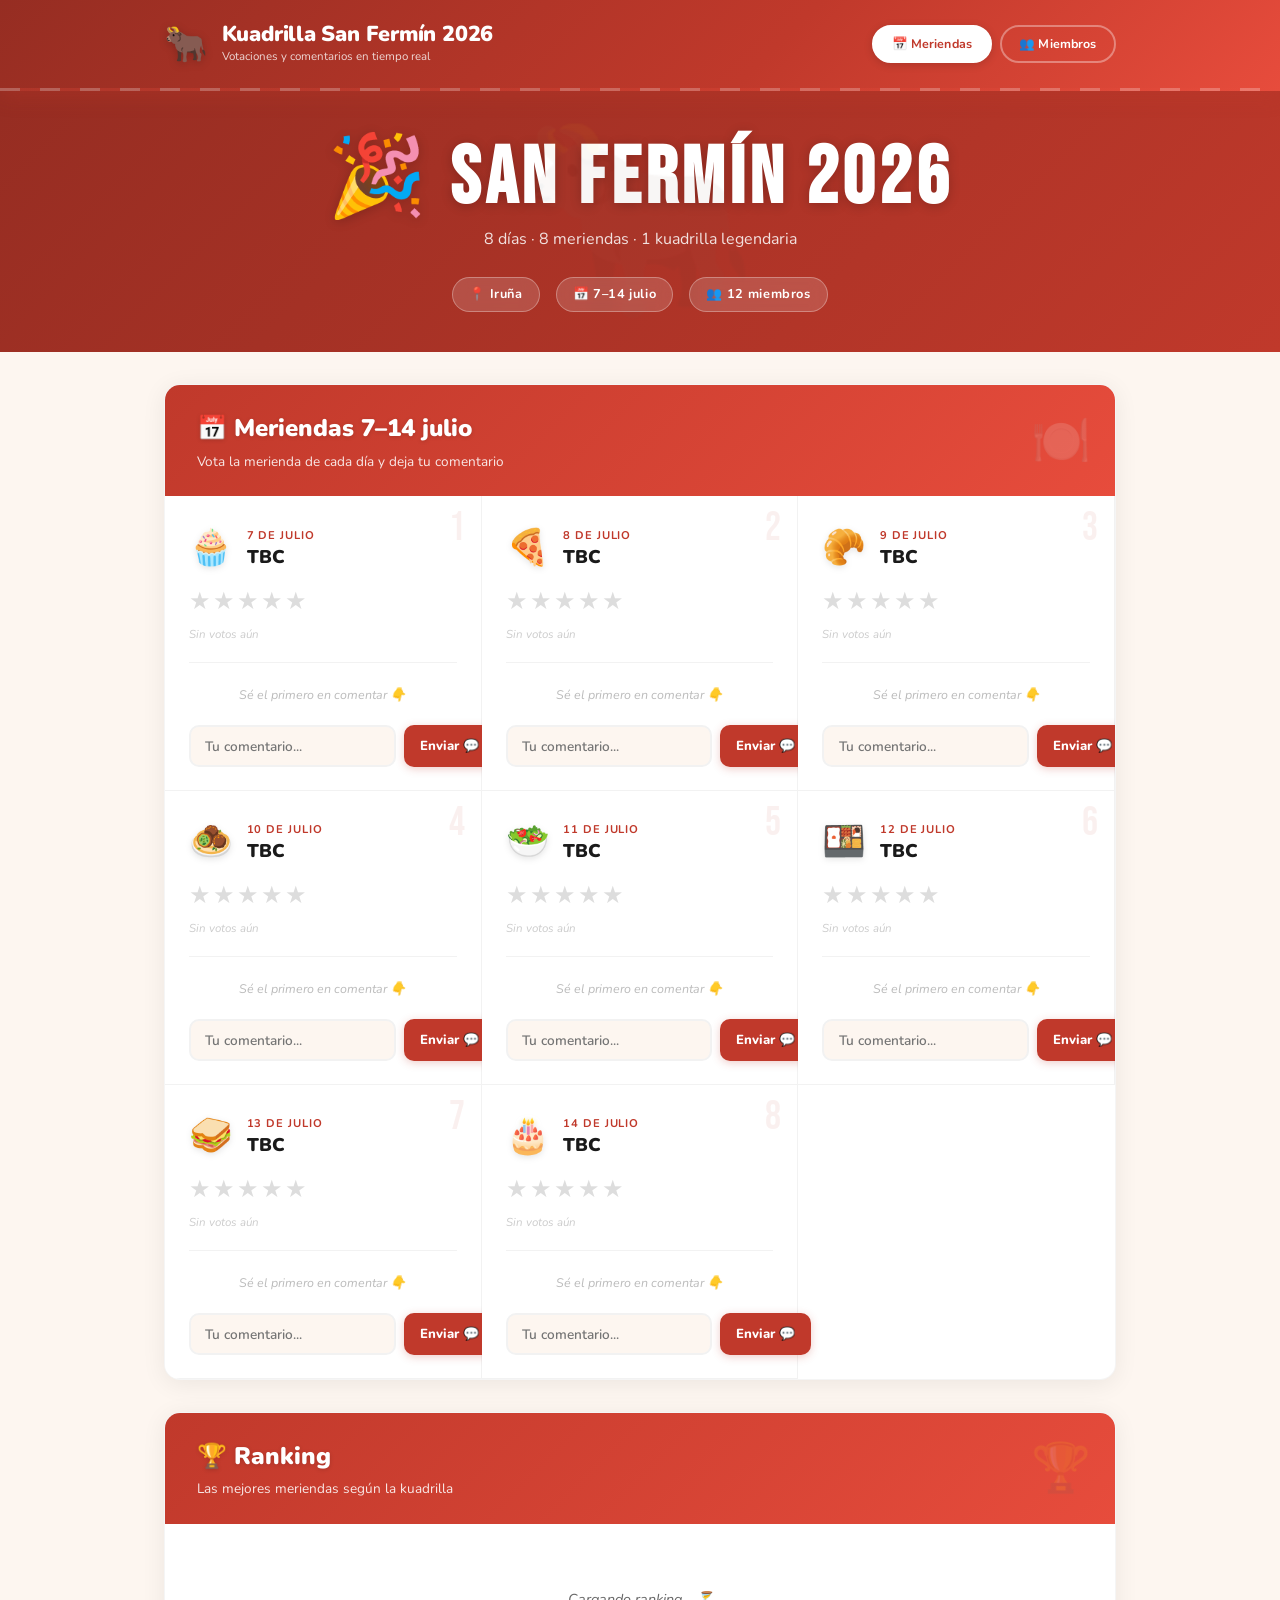
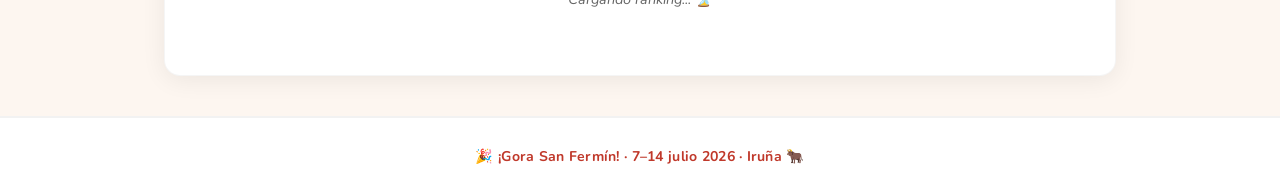
==== commit 82187cdb: "Refactor hero banner and update voting logic" ====
--- a/index.html
+++ b/index.html
@@ -24,7 +24,6 @@
   </div>
 </header>
 
-<!-- HERO BANNER -->
 <div class="hero-banner">
   <h2>🎉 San Fermín 2026</h2>
   <p>8 días · 8 meriendas · 1 kuadrilla legendaria</p>
@@ -67,16 +66,21 @@
 
 const datos = [
   { dia: "7julio",  label: "7 de julio",  nombre: "TBC", emoji: "🧁" },
-  { dia: "8julio",  label: "8 de julio",  nombre: "TBC",   emoji: "🍕" },
+  { dia: "8julio",  label: "8 de julio",  nombre: "TBC", emoji: "🍕" },
   { dia: "9julio",  label: "9 de julio",  nombre: "TBC", emoji: "🥐" },
-  { dia: "10julio", label: "10 de julio", nombre: "TBC",  emoji: "🧆" },
+  { dia: "10julio", label: "10 de julio", nombre: "TBC", emoji: "🧆" },
   { dia: "11julio", label: "11 de julio", nombre: "TBC", emoji: "🥗" },
-  { dia: "12julio", label: "12 de julio", nombre: "TBC",emoji: "🍱" },
-  { dia: "13julio", label: "13 de julio", nombre: "TBC",  emoji: "🥪" },
-  { dia: "14julio", label: "14 de julio", nombre: "TBC",  emoji: "🎂" }
+  { dia: "12julio", label: "12 de julio", nombre: "TBC", emoji: "🍱" },
+  { dia: "13julio", label: "13 de julio", nombre: "TBC", emoji: "🥪" },
+  { dia: "14julio", label: "14 de julio", nombre: "TBC", emoji: "🎂" }
 ];
 
-function render() {
+/* ── Estado en memoria ── */
+const estadoVotos    = {}; // { "7julio": { avg: 4.2, count: 3 } }
+const estadoComents  = {}; // { "7julio": [{usuario, valor}, ...] }
+
+/* ── RENDER INICIAL — solo una vez ── */
+function renderInicial() {
   const grid = document.getElementById("tabla");
   grid.innerHTML = "";
   datos.forEach((d, i) => {
@@ -94,10 +98,10 @@
             <div class="merienda-nombre">${d.nombre}</div>
           </div>
         </div>
-        <div class="stars-row">${stars}</div>
-        <div class="avg-display" id="avg_${i}"></div>
+        <div class="stars-row" id="stars_${i}">${stars}</div>
+        <div class="avg-display" id="avg_${i}"><span class="avg-none">Sin votos aún</span></div>
         <div class="comment-section">
-          <div class="comments-list" id="list_${i}"></div>
+          <div class="comments-list" id="list_${i}"><p class="no-comments">Sé el primero en comentar 👇</p></div>
           <div class="comment-input">
             <input id="input_${i}" placeholder="Tu comentario..." maxlength="200">
             <button onclick="comment(${i})">Enviar 💬</button>
@@ -108,6 +112,19 @@
   });
 }
 
+/* ── ACTUALIZAR ESTRELLAS de un día (sin re-renderizar todo) ── */
+function actualizarEstrellas(i) {
+  const starsEl = document.getElementById("stars_" + i);
+  if (!starsEl) return;
+  const voto = localStorage.getItem("voto_" + i) || 0;
+  let stars = "";
+  for (let s = 1; s <= 5; s++) {
+    stars += `<span class="star ${s <= voto ? 'active' : ''}" onclick="vote(${i},${s})">★</span>`;
+  }
+  starsEl.innerHTML = stars;
+}
+
+/* ── VOTAR ── */
 function vote(i, value) {
   if (localStorage.getItem("voto_" + i)) {
     showToast("¡Ya has votado este día! 🗳️");
@@ -116,7 +133,7 @@
   const name = prompt("¿Cómo te llamas?");
   if (!name || !name.trim()) return;
   localStorage.setItem("voto_" + i, value);
-  render();
+  actualizarEstrellas(i);
 
   const url = URL_API
     + "?dia="     + encodeURIComponent(datos[i].dia)
@@ -129,6 +146,7 @@
     .catch(() => showToast("Error al enviar 😕"));
 }
 
+/* ── COMENTAR ── */
 function comment(i) {
   const input = document.getElementById("input_" + i);
   const text = input.value.trim();
@@ -156,10 +174,11 @@
     });
 }
 
+/* ── CARGAR DATOS CSV (solo actualiza lo que cambia) ── */
 async function load() {
   try {
-    const res  = await fetch(URL_CSV + Date.now());
-    const text = await res.text();
+    const res   = await fetch(URL_CSV + Date.now());
+    const text  = await res.text();
     const lines = text.trim().split("\n").slice(1);
     const data  = lines
       .map(line => {
@@ -176,38 +195,37 @@
     const comments = data.filter(x => x.tipo === "comentario");
     const votes    = data.filter(x => x.tipo === "voto");
 
-    datos.forEach((d, i) => {
-      const el = document.getElementById("list_" + i);
-      if (!el) return;
-      const list = comments.filter(c => c.dia === d.dia);
-      el.innerHTML = list.length
-        ? list.map(c => `<div class="comment"><span class="comment-user">${c.usuario}</span> ${c.valor}</div>`).join("")
-        : '<p class="no-comments">Sé el primero en comentar 👇</p>';
-    });
-
-    let map = {};
+    /* Calcular medias */
+    const map = {};
     votes.forEach(v => {
       if (!map[v.dia]) map[v.dia] = { sum: 0, count: 0 };
       map[v.dia].sum   += Number(v.valor);
       map[v.dia].count += 1;
     });
 
+    /* Actualizar avg y comentarios solo si cambiaron */
     datos.forEach((d, i) => {
+
+      /* ── Media ── */
       const avgEl = document.getElementById("avg_" + i);
-      if (!avgEl) return;
-      if (map[d.dia]) {
+      if (avgEl && map[d.dia]) {
         const avg = (map[d.dia].sum / map[d.dia].count).toFixed(1);
         const n   = map[d.dia].count;
-        avgEl.innerHTML = `
-          <div class="avg-badge">
-            <span class="avg-score">⭐ ${avg}</span>
-            <span class="avg-count">${n} voto${n !== 1 ? 's' : ''}</span>
-          </div>`;
-      } else {
-        avgEl.innerHTML = `<span class="avg-none">Sin votos aún</span>`;
+        const nuevo = `<div class="avg-badge"><span class="avg-score">⭐ ${avg}</span><span class="avg-count">${n} voto${n !== 1 ? 's' : ''}</span></div>`;
+        if (avgEl.innerHTML !== nuevo) avgEl.innerHTML = nuevo;
       }
-    });
-
+
+      /* ── Comentarios ── */
+      const listEl = document.getElementById("list_" + i);
+      if (!listEl) return;
+      const lista = comments.filter(c => c.dia === d.dia);
+      const nuevoHTML = lista.length
+        ? lista.map(c => `<div class="comment"><span class="comment-user">${c.usuario}</span> ${c.valor}</div>`).join("")
+        : '<p class="no-comments">Sé el primero en comentar 👇</p>';
+      if (listEl.innerHTML !== nuevoHTML) listEl.innerHTML = nuevoHTML;
+    });
+
+    /* ── Ranking ── */
     let arr = Object.keys(map).map(key => {
       const d = datos.find(x => x.dia === key);
       return {
@@ -221,7 +239,8 @@
     arr.sort((a, b) => b.avg - a.avg);
 
     const medals = ["🥇", "🥈", "🥉"];
-    document.getElementById("ranking").innerHTML = arr.length
+    const rankingEl = document.getElementById("ranking");
+    const nuevoRanking = arr.length
       ? arr.map((x, idx) => {
           const stars = "★".repeat(Math.round(x.avg)) + "☆".repeat(5 - Math.round(x.avg));
           return `
@@ -240,11 +259,14 @@
         }).join("")
       : '<p class="loading">Aún no hay votos 🗳️</p>';
 
+    if (rankingEl.innerHTML !== nuevoRanking) rankingEl.innerHTML = nuevoRanking;
+
   } catch (e) {
     console.error("Error:", e);
   }
 }
 
+/* ── TOAST ── */
 function showToast(msg) {
   const t = document.createElement("div");
   t.className = "toast";
@@ -254,7 +276,8 @@
   setTimeout(() => { t.classList.remove("show"); setTimeout(() => t.remove(), 300); }, 2800);
 }
 
-render();
+/* ── INIT ── */
+renderInicial();
 load();
 setInterval(load, 5000);
 </script>
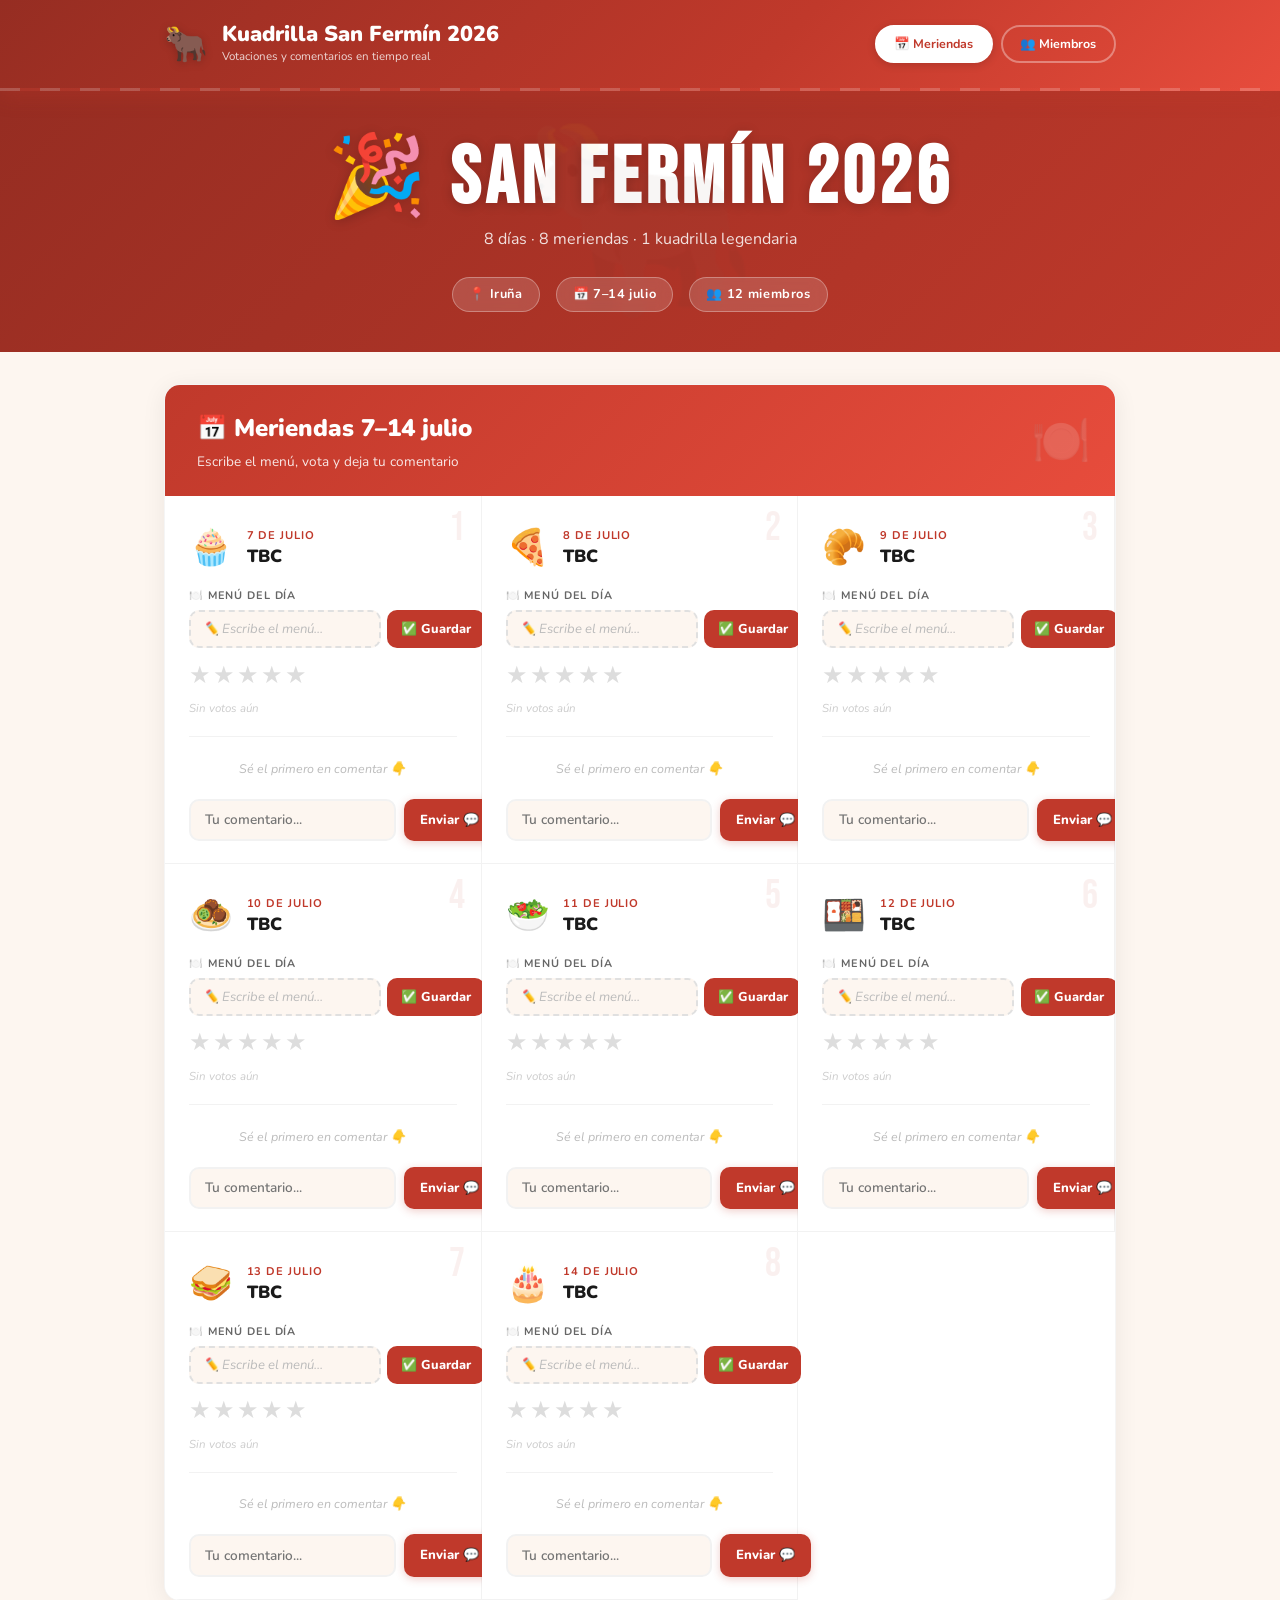
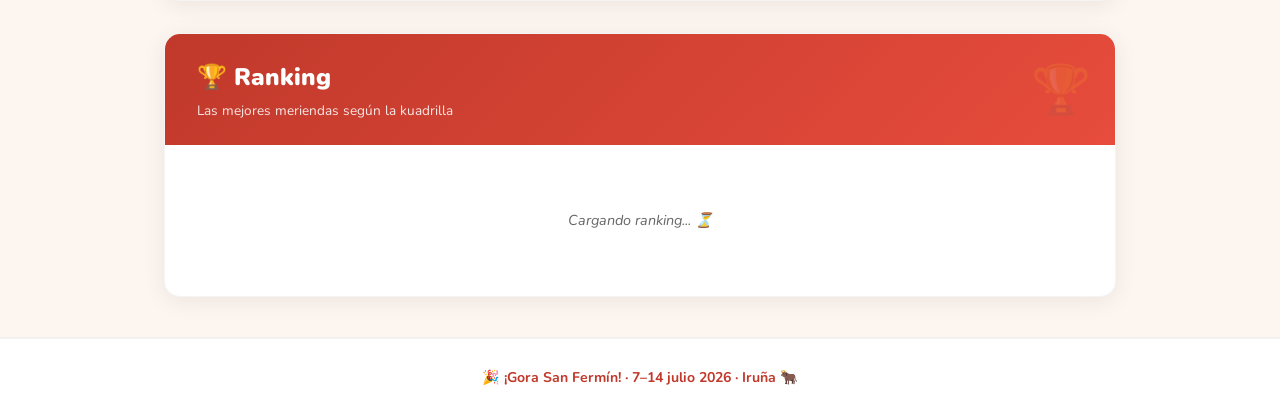
==== commit bb5fa2ff: "Enhance menu saving and update card header Updated the description in the card header and added func" ====
--- a/index.html
+++ b/index.html
@@ -39,7 +39,7 @@
   <section class="card">
     <div class="card-header" data-emoji="🍽️">
       <h2>📅 Meriendas 7–14 julio</h2>
-      <p>Vota la merienda de cada día y deja tu comentario</p>
+      <p>Escribe el menú, vota y deja tu comentario</p>
     </div>
     <div id="tabla" class="meriendas-grid"></div>
   </section>
@@ -75,9 +75,7 @@
   { dia: "14julio", label: "14 de julio", nombre: "TBC", emoji: "🎂" }
 ];
 
-/* ── Estado en memoria ── */
-const estadoVotos    = {}; // { "7julio": { avg: 4.2, count: 3 } }
-const estadoComents  = {}; // { "7julio": [{usuario, valor}, ...] }
+let vaciosConsecutivos = 0;
 
 /* ── RENDER INICIAL — solo una vez ── */
 function renderInicial() {
@@ -98,10 +96,26 @@
             <div class="merienda-nombre">${d.nombre}</div>
           </div>
         </div>
+
+        <div class="menu-wrap">
+          <div class="menu-label">🍽️ Menú del día</div>
+          <div class="menu-titulo-display" id="menu_display_${i}"></div>
+          <div class="menu-input-row">
+            <input class="menu-input" id="menu_${i}"
+                   placeholder="✏️ Escribe el menú..."
+                   maxlength="80"
+                   onkeydown="if(event.key==='Enter') guardarMenu(${i})">
+            <button class="menu-btn-save" onclick="guardarMenu(${i})">✅ Guardar</button>
+          </div>
+        </div>
+
         <div class="stars-row" id="stars_${i}">${stars}</div>
         <div class="avg-display" id="avg_${i}"><span class="avg-none">Sin votos aún</span></div>
+
         <div class="comment-section">
-          <div class="comments-list" id="list_${i}"><p class="no-comments">Sé el primero en comentar 👇</p></div>
+          <div class="comments-list" id="list_${i}">
+            <p class="no-comments">Sé el primero en comentar 👇</p>
+          </div>
           <div class="comment-input">
             <input id="input_${i}" placeholder="Tu comentario..." maxlength="200">
             <button onclick="comment(${i})">Enviar 💬</button>
@@ -112,7 +126,7 @@
   });
 }
 
-/* ── ACTUALIZAR ESTRELLAS de un día (sin re-renderizar todo) ── */
+/* ── ACTUALIZAR ESTRELLAS ── */
 function actualizarEstrellas(i) {
   const starsEl = document.getElementById("stars_" + i);
   if (!starsEl) return;
@@ -126,10 +140,6 @@
 
 /* ── VOTAR ── */
 function vote(i, value) {
-  if (localStorage.getItem("voto_" + i)) {
-    showToast("¡Ya has votado este día! 🗳️");
-    return;
-  }
   const name = prompt("¿Cómo te llamas?");
   if (!name || !name.trim()) return;
   localStorage.setItem("voto_" + i, value);
@@ -174,7 +184,24 @@
     });
 }
 
-/* ── CARGAR DATOS CSV (solo actualiza lo que cambia) ── */
+/* ── GUARDAR MENÚ ── */
+function guardarMenu(i) {
+  const input = document.getElementById("menu_" + i);
+  const texto = input.value.trim();
+  if (!texto) return;
+
+  const url = URL_API
+    + "?dia="     + encodeURIComponent(datos[i].dia)
+    + "&usuario=menu"
+    + "&tipo=menu"
+    + "&valor="   + encodeURIComponent(texto);
+
+  fetch(url)
+    .then(() => { showToast("🍽️ Menú guardado"); setTimeout(load, 800); })
+    .catch(() => showToast("Error al guardar 😕"));
+}
+
+/* ── CARGAR DATOS CSV ── */
 async function load() {
   try {
     const res   = await fetch(URL_CSV + Date.now());
@@ -194,6 +221,7 @@
 
     const comments = data.filter(x => x.tipo === "comentario");
     const votes    = data.filter(x => x.tipo === "voto");
+    const menus    = data.filter(x => x.tipo === "menu");
 
     /* Calcular medias */
     const map = {};
@@ -203,15 +231,26 @@
       map[v.dia].count += 1;
     });
 
-    /* Actualizar avg y comentarios solo si cambiaron */
     datos.forEach((d, i) => {
+
+      /* ── Menú del día ── */
+      const menuDia     = menus.filter(x => x.dia === d.dia).pop();
+      const menuInput   = document.getElementById("menu_" + i);
+      const menuDisplay = document.getElementById("menu_display_" + i);
+      if (menuDia && menuDia.valor) {
+        if (menuInput  && document.activeElement !== menuInput) menuInput.value = menuDia.valor;
+        if (menuDisplay) {
+          menuDisplay.textContent = "📋 " + menuDia.valor;
+          menuDisplay.classList.add("visible");
+        }
+      }
 
       /* ── Media ── */
       const avgEl = document.getElementById("avg_" + i);
       if (avgEl && map[d.dia]) {
-        const avg = (map[d.dia].sum / map[d.dia].count).toFixed(1);
-        const n   = map[d.dia].count;
-        const nuevo = `<div class="avg-badge"><span class="avg-score">⭐ ${avg}</span><span class="avg-count">${n} voto${n !== 1 ? 's' : ''}</span></div>`;
+        const avg    = (map[d.dia].sum / map[d.dia].count).toFixed(1);
+        const n      = map[d.dia].count;
+        const nuevo  = `<div class="avg-badge"><span class="avg-score">⭐ ${avg}</span><span class="avg-count">${n} voto${n !== 1 ? 's' : ''}</span></div>`;
         if (avgEl.innerHTML !== nuevo) avgEl.innerHTML = nuevo;
       }
 
@@ -226,6 +265,7 @@
     });
 
     /* ── Ranking ── */
+    const rankingEl = document.getElementById("ranking");
     let arr = Object.keys(map).map(key => {
       const d = datos.find(x => x.dia === key);
       return {
@@ -239,27 +279,30 @@
     arr.sort((a, b) => b.avg - a.avg);
 
     const medals = ["🥇", "🥈", "🥉"];
-    const rankingEl = document.getElementById("ranking");
-    const nuevoRanking = arr.length
-      ? arr.map((x, idx) => {
-          const stars = "★".repeat(Math.round(x.avg)) + "☆".repeat(5 - Math.round(x.avg));
-          return `
-            <div class="rank-item ${idx === 0 ? 'rank-first' : ''}">
-              <span class="rank-medal">${medals[idx] || (idx+1) + 'º'}</span>
-              <span class="rank-emoji">${x.emoji}</span>
-              <div class="rank-info">
-                <strong>${x.label}</strong>
-                <span>${x.nombre} · <span class="rank-stars">${stars}</span></span>
-              </div>
-              <div class="rank-score">
-                <span class="rank-avg">⭐ ${x.avg.toFixed(1)}</span>
-                <span class="rank-votes">${x.count} voto${x.count !== 1 ? 's' : ''}</span>
-              </div>
-            </div>`;
-        }).join("")
-      : '<p class="loading">Aún no hay votos 🗳️</p>';
-
-    if (rankingEl.innerHTML !== nuevoRanking) rankingEl.innerHTML = nuevoRanking;
+
+    if (arr.length > 0) {
+      vaciosConsecutivos = 0;
+      const nuevoRanking = arr.map((x, idx) => {
+        const stars = "★".repeat(Math.round(x.avg)) + "☆".repeat(5 - Math.round(x.avg));
+        return `
+          <div class="rank-item ${idx === 0 ? 'rank-first' : ''}">
+            <span class="rank-medal">${medals[idx] || (idx+1) + 'º'}</span>
+            <span class="rank-emoji">${x.emoji}</span>
+            <div class="rank-info">
+              <strong>${x.label}</strong>
+              <span>${x.nombre} · <span class="rank-stars">${stars}</span></span>
+            </div>
+            <div class="rank-score">
+              <span class="rank-avg">⭐ ${x.avg.toFixed(1)}</span>
+              <span class="rank-votes">${x.count} voto${x.count !== 1 ? 's' : ''}</span>
+            </div>
+          </div>`;
+      }).join("");
+      if (rankingEl.innerHTML !== nuevoRanking) rankingEl.innerHTML = nuevoRanking;
+    } else {
+      vaciosConsecutivos++;
+      if (vaciosConsecutivos >= 2) rankingEl.innerHTML = '<p class="loading">Aún no hay votos 🗳️</p>';
+    }
 
   } catch (e) {
     console.error("Error:", e);
--- a/style.css
+++ b/style.css
@@ -1,6 +1,5 @@
 /* ============================================================
    KUADRILLA SAN FERMÍN 2026
-   Diseño festivo · Rojo y blanco · Mobile-first
    ============================================================ */
 
 @import url('https://fonts.googleapis.com/css2?family=Nunito:wght@400;600;700;800;900&family=Bebas+Neue&display=swap');
@@ -26,7 +25,6 @@
   --sombra-rojo: 0 4px 20px rgba(192,57,43,0.3);
 }
 
-/* ── Reset ── */
 *, *::before, *::after { box-sizing: border-box; margin: 0; padding: 0; }
 html { scroll-behavior: smooth; font-size: 16px; }
 
@@ -40,7 +38,6 @@
   overflow-x: hidden;
 }
 
-/* ── SCROLL BAR ── */
 ::-webkit-scrollbar { width: 4px; }
 ::-webkit-scrollbar-track { background: var(--crema); }
 ::-webkit-scrollbar-thumb { background: var(--rojo); border-radius: 2px; }
@@ -57,19 +54,12 @@
   box-shadow: var(--sombra-rojo);
 }
 
-/* Franja blanca decorativa inferior */
 .header::after {
   content: '';
   display: block;
   height: 3px;
-  background: repeating-linear-gradient(
-    90deg,
-    var(--blanco) 0px,
-    var(--blanco) 20px,
-    var(--rojo-light) 20px,
-    var(--rojo-light) 40px
-  );
-  opacity: 0.25;
+  background: repeating-linear-gradient(90deg, var(--blanco) 0px, var(--blanco) 20px, var(--rojo-light) 20px, var(--rojo-light) 40px);
+  opacity: 0.2;
 }
 
 .header-inner {
@@ -97,19 +87,8 @@
   75%       { transform: rotate(10deg) scale(1.05); }
 }
 
-.header-text h1 {
-  font-size: clamp(1rem, 4vw, 1.35rem);
-  font-weight: 900;
-  line-height: 1.1;
-  letter-spacing: -0.01em;
-}
-
-.header-text p {
-  font-size: 0.72rem;
-  opacity: 0.8;
-  font-weight: 400;
-  margin-top: 1px;
-}
+.header-text h1 { font-size: clamp(1rem, 4vw, 1.35rem); font-weight: 900; line-height: 1.1; }
+.header-text p  { font-size: 0.72rem; opacity: 0.8; margin-top: 1px; }
 
 .nav { display: flex; gap: 0.5rem; }
 
@@ -123,7 +102,6 @@
   border: 2px solid rgba(255,255,255,0.35);
   transition: all 0.2s;
   white-space: nowrap;
-  letter-spacing: 0.01em;
 }
 
 .nav-link:hover,
@@ -135,7 +113,7 @@
 }
 
 /* ============================================================
-   HERO BANNER (solo index)
+   HERO BANNER
    ============================================================ */
 .hero-banner {
   background: linear-gradient(135deg, var(--rojo-dark), var(--rojo));
@@ -151,8 +129,7 @@
   position: absolute;
   font-size: 12rem;
   opacity: 0.05;
-  top: 50%;
-  left: 50%;
+  top: 50%; left: 50%;
   transform: translate(-50%, -50%);
   pointer-events: none;
 }
@@ -166,12 +143,7 @@
   text-shadow: 0 2px 12px rgba(0,0,0,0.2);
 }
 
-.hero-banner p {
-  font-size: 1rem;
-  opacity: 0.85;
-  max-width: 400px;
-  margin: 0 auto;
-}
+.hero-banner p { font-size: 1rem; opacity: 0.85; max-width: 400px; margin: 0 auto; }
 
 .hero-dates {
   display: flex;
@@ -226,22 +198,15 @@
 .card-header::after {
   content: attr(data-emoji);
   position: absolute;
-  right: 1.5rem;
-  top: 50%;
+  right: 1.5rem; top: 50%;
   transform: translateY(-50%);
   font-size: 3rem;
   opacity: 0.15;
   pointer-events: none;
 }
 
-.card-header h2 {
-  font-size: clamp(1.1rem, 3vw, 1.5rem);
-  font-weight: 900;
-  margin-bottom: 0.2rem;
-  text-shadow: 0 1px 4px rgba(0,0,0,0.15);
-}
-
-.card-header p { font-size: 0.85rem; opacity: 0.88; }
+.card-header h2 { font-size: clamp(1.1rem, 3vw, 1.5rem); font-weight: 900; margin-bottom: 0.2rem; }
+.card-header p  { font-size: 0.85rem; opacity: 0.88; }
 
 /* ============================================================
    MERIENDAS GRID
@@ -249,7 +214,6 @@
 .meriendas-grid {
   display: grid;
   grid-template-columns: repeat(auto-fill, minmax(260px, 1fr));
-  gap: 0;
 }
 
 .merienda-card {
@@ -263,12 +227,10 @@
 
 .merienda-card:hover { background: #fffaf8; }
 
-/* Número de día decorativo */
 .merienda-card::before {
   content: attr(data-num);
   position: absolute;
-  top: 0.75rem;
-  right: 1rem;
+  top: 0.75rem; right: 1rem;
   font-family: 'Bebas Neue', sans-serif;
   font-size: 2.5rem;
   color: var(--rojo);
@@ -281,37 +243,84 @@
   display: flex;
   align-items: center;
   gap: 0.85rem;
-  margin-bottom: 0.85rem;
-}
-
-.merienda-emoji {
-  font-size: 2.2rem;
-  flex-shrink: 0;
-  filter: drop-shadow(0 2px 3px rgba(0,0,0,0.1));
-}
-
-.merienda-dia {
-  font-size: 0.7rem;
+  margin-bottom: 0.75rem;
+}
+
+.merienda-emoji   { font-size: 2.2rem; flex-shrink: 0; }
+.merienda-dia     { font-size: 0.7rem; font-weight: 700; text-transform: uppercase; letter-spacing: 0.08em; color: var(--rojo); margin-bottom: 2px; }
+.merienda-nombre  { font-size: 1.1rem; font-weight: 900; color: var(--tinta); line-height: 1.1; }
+
+/* ── MENÚ DEL DÍA ── */
+.menu-wrap {
+  margin-bottom: 0.9rem;
+  display: flex;
+  flex-direction: column;
+  gap: 0.35rem;
+}
+
+.menu-label {
+  font-size: 0.68rem;
   font-weight: 700;
   text-transform: uppercase;
   letter-spacing: 0.08em;
-  color: var(--rojo);
-  margin-bottom: 2px;
-}
-
-.merienda-nombre {
-  font-size: 1.15rem;
-  font-weight: 900;
+  color: var(--tinta-soft);
+}
+
+.menu-titulo-display {
+  font-size: 0.9rem;
+  font-weight: 800;
   color: var(--tinta);
-  line-height: 1.1;
-}
+  font-style: italic;
+  padding: 0.3rem 0;
+  min-height: 1.4rem;
+  display: none;
+}
+
+.menu-titulo-display.visible { display: block; }
+
+.menu-input-row { display: flex; gap: 0.4rem; }
+
+.menu-input {
+  flex: 1;
+  padding: 0.5rem 0.75rem;
+  border: 2px dashed var(--gris-mid);
+  border-radius: var(--radio-sm);
+  font-family: inherit;
+  font-size: 0.82rem;
+  font-weight: 600;
+  outline: none;
+  background: var(--crema);
+  color: var(--tinta);
+  transition: border-color 0.2s, background 0.2s;
+}
+
+.menu-input:focus {
+  border-color: var(--rojo);
+  border-style: solid;
+  background: var(--blanco);
+}
+
+.menu-input::placeholder { color: #bbb; font-style: italic; font-weight: 400; }
+
+.menu-btn-save {
+  padding: 0.5rem 0.85rem;
+  background: var(--rojo);
+  color: var(--blanco);
+  border: none;
+  border-radius: var(--radio-sm);
+  font-family: inherit;
+  font-size: 0.8rem;
+  font-weight: 800;
+  cursor: pointer;
+  transition: background 0.2s, transform 0.15s;
+  white-space: nowrap;
+}
+
+.menu-btn-save:hover  { background: var(--rojo-dark); transform: translateY(-1px); }
+.menu-btn-save:active { transform: scale(0.97); }
 
 /* ── ESTRELLAS ── */
-.stars-row {
-  display: flex;
-  gap: 2px;
-  margin-bottom: 0.6rem;
-}
+.stars-row { display: flex; gap: 2px; margin-bottom: 0.6rem; }
 
 .star {
   font-size: 1.5rem;
@@ -348,10 +357,7 @@
 .avg-none  { font-size: 0.72rem; color: #ccc; font-style: italic; }
 
 /* ── COMENTARIOS ── */
-.comment-section {
-  border-top: 1px solid var(--gris);
-  padding-top: 0.85rem;
-}
+.comment-section { border-top: 1px solid var(--gris); padding-top: 0.85rem; }
 
 .comments-list {
   max-height: 130px;
@@ -361,7 +367,6 @@
   flex-direction: column;
   gap: 0.4rem;
   scrollbar-width: thin;
-  scrollbar-color: var(--gris-mid) transparent;
 }
 
 .comment {
@@ -379,19 +384,8 @@
   to   { opacity: 1; transform: translateY(0); }
 }
 
-.comment-user {
-  font-weight: 800;
-  color: var(--rojo);
-  margin-right: 0.35rem;
-}
-
-.no-comments {
-  font-size: 0.78rem;
-  color: #bbb;
-  text-align: center;
-  padding: 0.5rem;
-  font-style: italic;
-}
+.comment-user { font-weight: 800; color: var(--rojo); margin-right: 0.35rem; }
+.no-comments  { font-size: 0.78rem; color: #bbb; text-align: center; padding: 0.5rem; font-style: italic; }
 
 .comment-input { display: flex; gap: 0.5rem; }
 
@@ -429,12 +423,7 @@
   box-shadow: 0 2px 8px rgba(192,57,43,0.25);
 }
 
-.comment-input button:hover {
-  background: var(--rojo-dark);
-  transform: translateY(-1px);
-  box-shadow: 0 4px 12px rgba(192,57,43,0.35);
-}
-
+.comment-input button:hover  { background: var(--rojo-dark); transform: translateY(-1px); }
 .comment-input button:active { transform: scale(0.97); }
 
 /* ============================================================
@@ -476,16 +465,14 @@
 .rank-medal { font-size: 1.6rem; min-width: 2.2rem; text-align: center; }
 .rank-emoji { font-size: 1.4rem; }
 
-.rank-info { flex: 1; display: flex; flex-direction: column; gap: 1px; }
-.rank-info strong { font-size: 0.9rem; font-weight: 800; color: var(--tinta); }
+.rank-info  { flex: 1; display: flex; flex-direction: column; gap: 1px; }
+.rank-info strong { font-size: 0.9rem; font-weight: 800; }
 .rank-info span   { font-size: 0.75rem; color: var(--tinta-soft); font-weight: 600; }
-
-.rank-score { display: flex; flex-direction: column; align-items: flex-end; gap: 1px; }
-.rank-avg   { font-size: 1rem; font-weight: 900; color: var(--amarillo); }
-.rank-votes { font-size: 0.7rem; color: var(--tinta-soft); }
-
-/* ── Stars display en ranking ── */
-.rank-stars { font-size: 0.7rem; color: var(--amarillo); letter-spacing: -1px; }
+.rank-stars       { color: var(--amarillo); letter-spacing: -1px; }
+
+.rank-score  { display: flex; flex-direction: column; align-items: flex-end; gap: 1px; }
+.rank-avg    { font-size: 1rem; font-weight: 900; color: var(--amarillo); }
+.rank-votes  { font-size: 0.7rem; color: var(--tinta-soft); }
 
 /* ============================================================
    MIEMBROS
@@ -493,7 +480,6 @@
 .miembros-grid {
   display: grid;
   grid-template-columns: repeat(auto-fill, minmax(160px, 1fr));
-  gap: 0;
 }
 
 .miembro-card {
@@ -503,7 +489,6 @@
   border-right: 1px solid var(--gris);
   border-bottom: 1px solid var(--gris);
   transition: background 0.2s, transform 0.2s;
-  cursor: default;
   position: relative;
   overflow: hidden;
 }
@@ -519,45 +504,98 @@
   transition: transform 0.3s;
 }
 
-.miembro-card:hover {
-  background: #fff5f3;
-  transform: translateY(-2px);
-  z-index: 1;
-  box-shadow: var(--sombra);
-}
-
+.miembro-card:hover { background: #fff5f3; transform: translateY(-2px); z-index: 1; box-shadow: var(--sombra); }
 .miembro-card:hover::before { transform: scaleX(1); }
-
-.miembro-avatar {
-  font-size: 2.8rem;
-  margin-bottom: 0.6rem;
-  display: block;
-  filter: drop-shadow(0 2px 4px rgba(0,0,0,0.1));
-  transition: transform 0.2s;
-}
-
 .miembro-card:hover .miembro-avatar { transform: scale(1.15) rotate(-5deg); }
 
-.miembro-nombre {
-  font-size: 1rem;
-  font-weight: 900;
+.miembro-avatar  { font-size: 2.8rem; margin-bottom: 0.6rem; display: block; transition: transform 0.2s; }
+.miembro-nombre  { font-size: 1rem; font-weight: 900; color: var(--rojo); margin-bottom: 0.35rem; }
+.miembro-problema { font-size: 0.75rem; color: var(--tinta-soft); line-height: 1.4; font-style: italic; }
+
+/* ============================================================
+   BEBIDAS
+   ============================================================ */
+.bebidas-section { padding: 1.5rem; }
+
+.bebida-member {
+  display: flex;
+  align-items: center;
+  gap: 1rem;
+  padding: 0.9rem 0;
+  border-bottom: 1px solid var(--gris);
+  flex-wrap: wrap;
+}
+
+.bebida-member:last-child { border-bottom: none; }
+.bebida-member-name { font-weight: 800; font-size: 0.95rem; min-width: 80px; }
+.bebida-buttons { display: flex; gap: 0.4rem; flex-wrap: wrap; flex: 1; }
+
+.bebida-btn {
+  padding: 0.4rem 0.85rem;
+  border-radius: 20px;
+  border: 2px solid var(--gris-mid);
+  background: var(--blanco);
+  font-family: inherit;
+  font-size: 0.78rem;
+  font-weight: 700;
+  cursor: pointer;
+  transition: all 0.2s;
+  color: var(--tinta-soft);
+  white-space: nowrap;
+}
+
+.bebida-btn:hover { border-color: var(--rojo); color: var(--rojo); }
+
+.bebida-btn.selected {
+  background: var(--rojo);
+  border-color: var(--rojo);
+  color: var(--blanco);
+  box-shadow: 0 2px 8px rgba(192,57,43,0.3);
+}
+
+.bebida-status      { font-size: 0.78rem; color: var(--tinta-soft); font-style: italic; min-width: 90px; }
+.bebida-status.elegida { color: var(--verde); font-style: normal; font-weight: 700; }
+
+/* ============================================================
+   RESUMEN BEBIDAS
+   ============================================================ */
+.resumen-grid {
+  display: grid;
+  grid-template-columns: repeat(4, 1fr);
+}
+
+.resumen-item {
+  padding: 1.75rem 1rem;
+  text-align: center;
+  border-right: 1px solid var(--gris);
+  transition: background 0.2s;
+}
+
+.resumen-item:last-child { border-right: none; }
+.resumen-item:hover { background: var(--rojo-dim); }
+
+.resumen-emoji   { font-size: 2rem; display: block; margin-bottom: 0.4rem; }
+.resumen-nombre  { font-size: 0.72rem; font-weight: 700; text-transform: uppercase; letter-spacing: 0.08em; color: var(--tinta-soft); margin-bottom: 0.4rem; }
+.resumen-total   { font-family: 'Bebas Neue', sans-serif; font-size: 3rem; color: var(--rojo); line-height: 1; }
+.resumen-personas { font-size: 0.7rem; color: var(--tinta-soft); margin-top: 0.5rem; line-height: 1.8; }
+
+.persona-pill {
+  display: inline-block;
+  background: var(--rojo-dim);
+  border-radius: 10px;
+  padding: 1px 8px;
+  margin: 1px;
+  font-size: 0.7rem;
+  font-weight: 700;
   color: var(--rojo);
-  margin-bottom: 0.35rem;
-}
-
-.miembro-problema {
-  font-size: 0.75rem;
-  color: var(--tinta-soft);
-  line-height: 1.4;
-  font-style: italic;
-}
-
-/* ── STATS ── */
+}
+
+/* ============================================================
+   STATS
+   ============================================================ */
 .stats-grid {
   display: grid;
   grid-template-columns: repeat(4, 1fr);
-  gap: 0;
-  border-top: 1px solid var(--gris);
 }
 
 .stat-item {
@@ -575,40 +613,17 @@
 .stat-item:last-child { border-right: none; }
 .stat-item:hover { background: var(--rojo-dim); }
 
-.stat-num {
-  font-family: 'Bebas Neue', sans-serif;
-  font-size: 3rem;
-  color: var(--rojo);
-  line-height: 1;
-  letter-spacing: 0.02em;
-}
-
-.stat-label {
-  font-size: 0.72rem;
-  font-weight: 700;
-  text-transform: uppercase;
-  letter-spacing: 0.1em;
-  color: var(--tinta-soft);
-}
-
-/* ============================================================
-   LOADING & EMPTY
-   ============================================================ */
-.loading {
-  text-align: center;
-  color: var(--tinta-soft);
-  padding: 2.5rem;
-  font-size: 0.9rem;
-  font-style: italic;
-}
-
-/* ============================================================
-   TOAST
-   ============================================================ */
+.stat-num   { font-family: 'Bebas Neue', sans-serif; font-size: 3rem; color: var(--rojo); line-height: 1; letter-spacing: 0.02em; }
+.stat-label { font-size: 0.72rem; font-weight: 700; text-transform: uppercase; letter-spacing: 0.1em; color: var(--tinta-soft); }
+
+/* ============================================================
+   LOADING / TOAST / FOOTER
+   ============================================================ */
+.loading { text-align: center; color: var(--tinta-soft); padding: 2.5rem; font-size: 0.9rem; font-style: italic; }
+
 .toast {
   position: fixed;
-  bottom: 2rem;
-  left: 50%;
+  bottom: 2rem; left: 50%;
   transform: translateX(-50%) translateY(16px);
   background: var(--tinta);
   color: var(--blanco);
@@ -622,17 +637,10 @@
   white-space: nowrap;
   pointer-events: none;
   box-shadow: var(--sombra-lg);
-  border: 1px solid rgba(255,255,255,0.1);
-}
-
-.toast.show {
-  opacity: 1;
-  transform: translateX(-50%) translateY(0);
-}
-
-/* ============================================================
-   FOOTER
-   ============================================================ */
+}
+
+.toast.show { opacity: 1; transform: translateX(-50%) translateY(0); }
+
 .footer {
   text-align: center;
   padding: 1.75rem;
@@ -642,21 +650,22 @@
   border-top: 2px solid var(--gris);
   background: var(--blanco);
   margin-top: 0.5rem;
-  letter-spacing: 0.02em;
 }
 
 /* ============================================================
    RESPONSIVE
    ============================================================ */
 @media (max-width: 700px) {
-  .container       { padding: 1rem; gap: 1rem; }
-  .card-header     { padding: 1.25rem 1.25rem; }
-  .meriendas-grid  { grid-template-columns: 1fr; }
-  .miembros-grid   { grid-template-columns: repeat(2, 1fr); }
-  .stats-grid      { grid-template-columns: repeat(2, 1fr); }
-  .rank-item       { gap: 0.75rem; padding: 0.8rem; }
-  .nav-link        { font-size: 0.72rem; padding: 0.4rem 0.8rem; }
-  .hero-banner h2  { font-size: 2.5rem; }
+  .container      { padding: 1rem; gap: 1rem; }
+  .card-header    { padding: 1.25rem; }
+  .meriendas-grid { grid-template-columns: 1fr; }
+  .miembros-grid  { grid-template-columns: repeat(2, 1fr); }
+  .stats-grid     { grid-template-columns: repeat(2, 1fr); }
+  .resumen-grid   { grid-template-columns: repeat(2, 1fr); }
+  .rank-item      { gap: 0.75rem; padding: 0.8rem; }
+  .nav-link       { font-size: 0.72rem; padding: 0.4rem 0.8rem; }
+  .hero-banner h2 { font-size: 2.5rem; }
+  .bebida-btn     { font-size: 0.72rem; padding: 0.35rem 0.7rem; }
 }
 
 @media (max-width: 400px) {
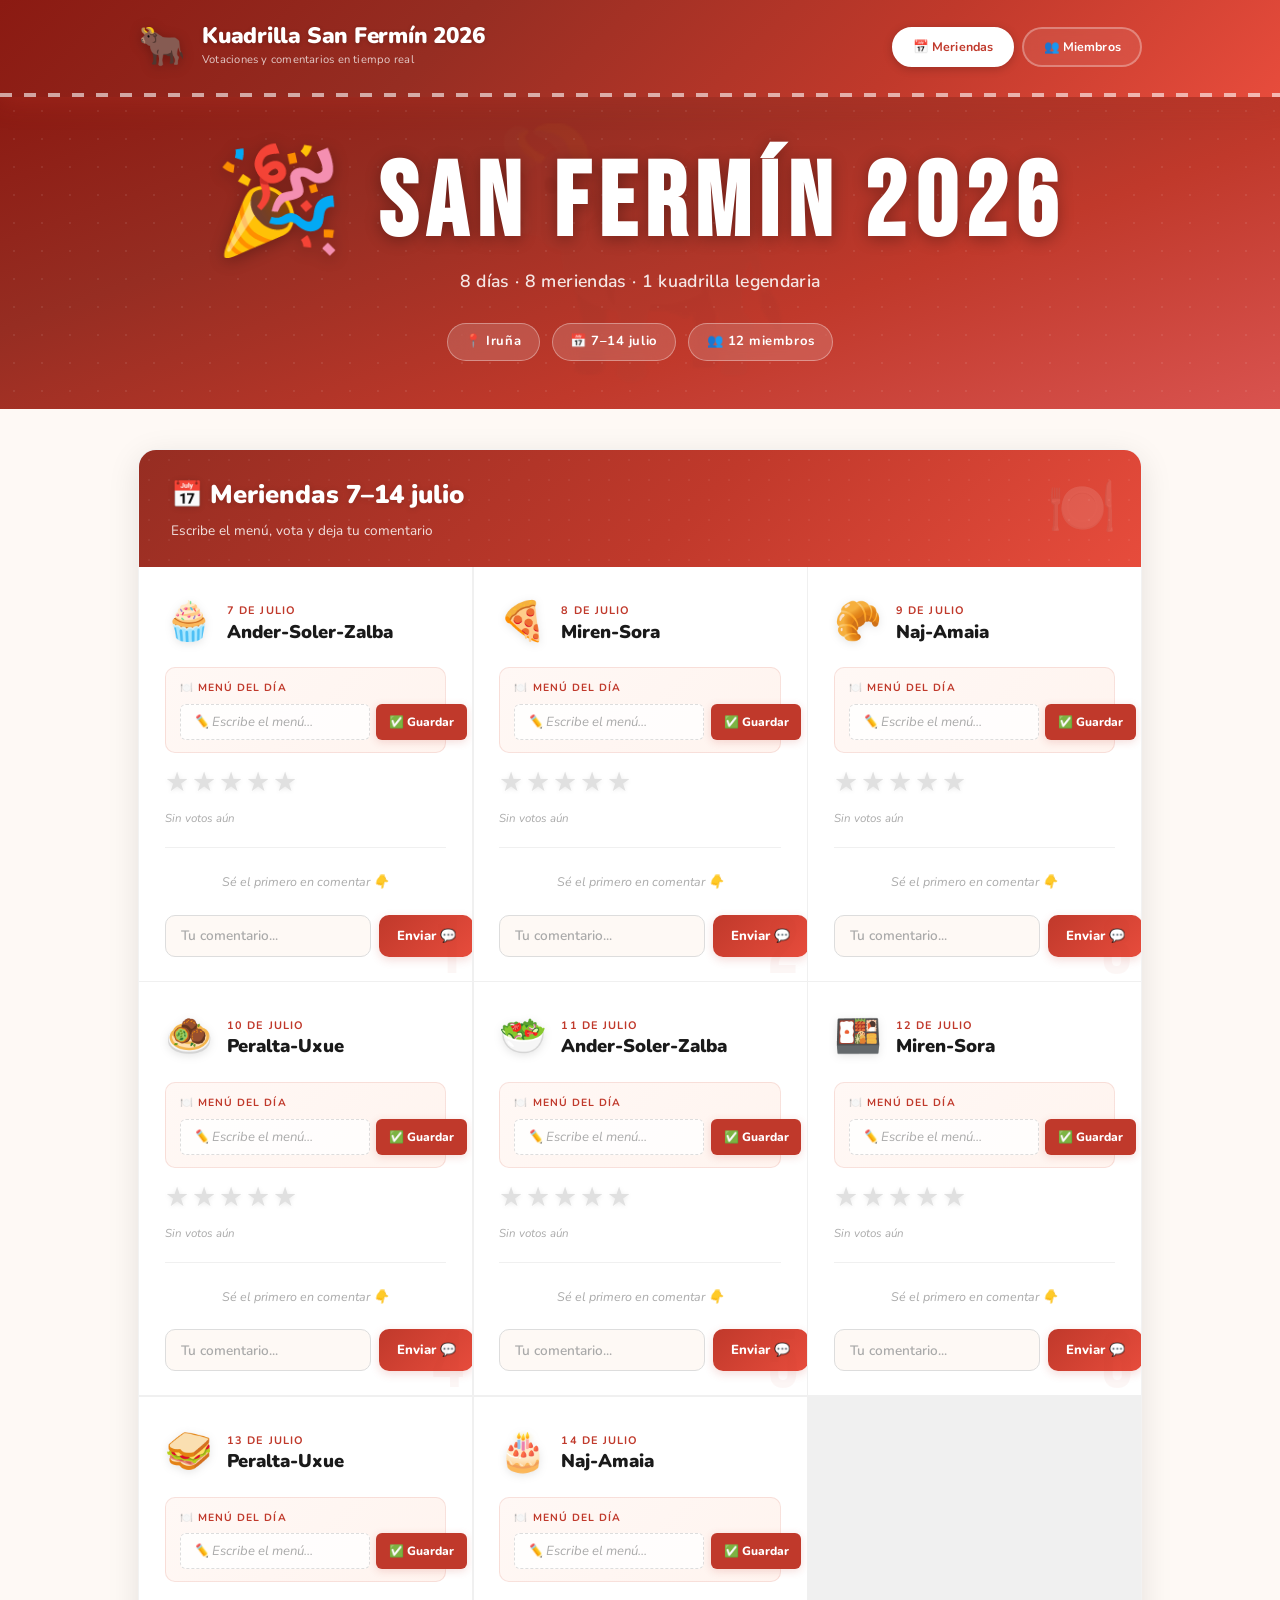
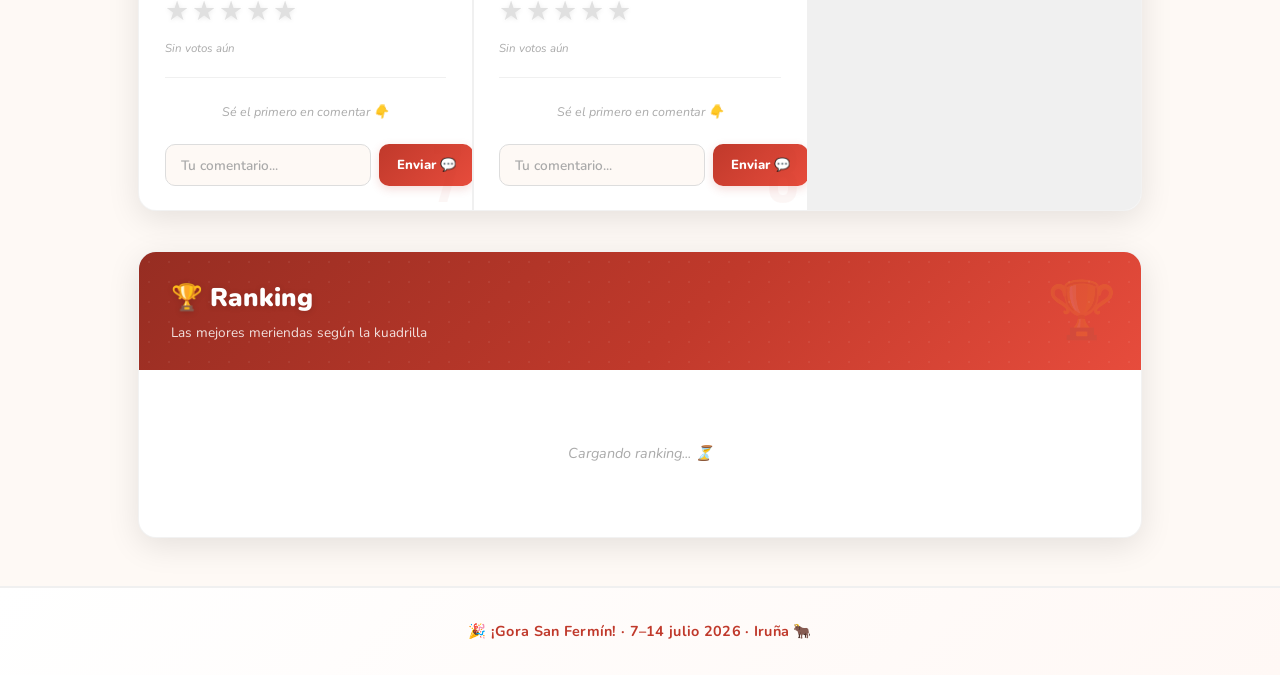
==== commit 1a22e36e: "Update event names and emojis in datos array" ====
--- a/index.html
+++ b/index.html
@@ -65,14 +65,14 @@
 const URL_CSV = "https://docs.google.com/spreadsheets/d/e/2PACX-1vSeQ-dslJmHhOe_JJH5Cu7Fhz1P_aHwtQAEKkZ3BIzKWqrAqM5q2f_AHhnSUMUB-Iz5Gx67BS4uOQ8Q/pub?gid=0&single=true&output=csv&nocache=";
 
 const datos = [
-  { dia: "7julio",  label: "7 de julio",  nombre: "TBC", emoji: "🧁" },
-  { dia: "8julio",  label: "8 de julio",  nombre: "TBC", emoji: "🍕" },
-  { dia: "9julio",  label: "9 de julio",  nombre: "TBC", emoji: "🥐" },
-  { dia: "10julio", label: "10 de julio", nombre: "TBC", emoji: "🧆" },
-  { dia: "11julio", label: "11 de julio", nombre: "TBC", emoji: "🥗" },
-  { dia: "12julio", label: "12 de julio", nombre: "TBC", emoji: "🍱" },
-  { dia: "13julio", label: "13 de julio", nombre: "TBC", emoji: "🥪" },
-  { dia: "14julio", label: "14 de julio", nombre: "TBC", emoji: "🎂" }
+  { dia: "7julio",  label: "7 de julio",  nombre: "Ander-Soler-Zalba", emoji: "🧁" },
+  { dia: "8julio",  label: "8 de julio",  nombre: "Miren-Sora", emoji: "🍕" },
+  { dia: "9julio",  label: "9 de julio",  nombre: "Naj-Amaia", emoji: "🥐" },
+  { dia: "10julio", label: "10 de julio", nombre: "Peralta-Uxue", emoji: "🧆" },
+  { dia: "11julio", label: "11 de julio", nombre: "Ander-Soler-Zalba", emoji: "🥗" },
+  { dia: "12julio", label: "12 de julio", nombre: "Miren-Sora", emoji: "🍱" },
+  { dia: "13julio", label: "13 de julio", nombre: "Peralta-Uxue", emoji: "🥪" },
+  { dia: "14julio", label: "14 de julio", nombre: "Naj-Amaia", emoji: "🎂" }
 ];
 
 let vaciosConsecutivos = 0;
--- a/style.css
+++ b/style.css
@@ -1,28 +1,40 @@
 /* ============================================================
-   KUADRILLA SAN FERMÍN 2026
+   KUADRILLA SAN FERMÍN 2026 — PREMIUM EDITION
    ============================================================ */
 
 @import url('https://fonts.googleapis.com/css2?family=Nunito:wght@400;600;700;800;900&family=Bebas+Neue&display=swap');
 
 :root {
-  --rojo:        #c0392b;
-  --rojo-dark:   #962d22;
-  --rojo-light:  #e74c3c;
-  --rojo-dim:    rgba(192,57,43,0.08);
-  --blanco:      #ffffff;
-  --crema:       #fdf6f0;
-  --gris:        #f2f2f2;
-  --gris-mid:    #e0e0e0;
-  --tinta:       #1a1a1a;
-  --tinta-soft:  #666;
-  --amarillo:    #f39c12;
-  --amarillo-dim:rgba(243,156,18,0.15);
-  --verde:       #27ae60;
-  --radio:       16px;
-  --radio-sm:    10px;
-  --sombra:      0 4px 24px rgba(0,0,0,0.07);
-  --sombra-lg:   0 12px 48px rgba(0,0,0,0.12);
-  --sombra-rojo: 0 4px 20px rgba(192,57,43,0.3);
+  --rojo:         #c0392b;
+  --rojo-dark:    #962d22;
+  --rojo-light:   #e74c3c;
+  --rojo-xlight:  #f4948a;
+  --rojo-dim:     rgba(192,57,43,0.08);
+  --rojo-glow:    rgba(192,57,43,0.18);
+  --blanco:       #ffffff;
+  --crema:        #fef9f5;
+  --crema-dark:   #f5ede4;
+  --gris:         #f0f0f0;
+  --gris-mid:     #ddd;
+  --tinta:        #1a1a1a;
+  --tinta-soft:   #6b6b6b;
+  --tinta-xsoft:  #aaa;
+  --amarillo:     #f39c12;
+  --amarillo-dim: rgba(243,156,18,0.12);
+  --amarillo-glow:rgba(243,156,18,0.25);
+  --verde:        #27ae60;
+  --verde-dim:    rgba(39,174,96,0.1);
+
+  --radio:        18px;
+  --radio-sm:     10px;
+  --radio-xs:     6px;
+
+  --sombra-xs:  0 1px 4px rgba(0,0,0,0.06);
+  --sombra:     0 4px 20px rgba(0,0,0,0.08);
+  --sombra-md:  0 8px 32px rgba(0,0,0,0.10);
+  --sombra-lg:  0 16px 56px rgba(0,0,0,0.14);
+  --sombra-rojo:0 4px 24px rgba(192,57,43,0.35);
+  --sombra-oro: 0 4px 20px rgba(243,156,18,0.3);
 }
 
 *, *::before, *::after { box-sizing: border-box; margin: 0; padding: 0; }
@@ -38,15 +50,16 @@
   overflow-x: hidden;
 }
 
-::-webkit-scrollbar { width: 4px; }
+::-webkit-scrollbar       { width: 5px; }
 ::-webkit-scrollbar-track { background: var(--crema); }
-::-webkit-scrollbar-thumb { background: var(--rojo); border-radius: 2px; }
+::-webkit-scrollbar-thumb { background: var(--rojo-xlight); border-radius: 4px; }
+::-webkit-scrollbar-thumb:hover { background: var(--rojo); }
 
 /* ============================================================
    HEADER
    ============================================================ */
 .header {
-  background: linear-gradient(135deg, var(--rojo-dark) 0%, var(--rojo) 60%, var(--rojo-light) 100%);
+  background: linear-gradient(135deg, #8b1a12 0%, var(--rojo-dark) 35%, var(--rojo) 70%, var(--rojo-light) 100%);
   color: var(--blanco);
   position: sticky;
   top: 0;
@@ -57,15 +70,20 @@
 .header::after {
   content: '';
   display: block;
-  height: 3px;
-  background: repeating-linear-gradient(90deg, var(--blanco) 0px, var(--blanco) 20px, var(--rojo-light) 20px, var(--rojo-light) 40px);
-  opacity: 0.2;
+  height: 4px;
+  background: repeating-linear-gradient(
+    90deg,
+    rgba(255,255,255,0.6) 0px,
+    rgba(255,255,255,0.6) 12px,
+    rgba(255,255,255,0) 12px,
+    rgba(255,255,255,0) 24px
+  );
 }
 
 .header-inner {
-  max-width: 1000px;
+  max-width: 1060px;
   margin: 0 auto;
-  padding: 1rem 1.5rem;
+  padding: 1rem 1.75rem;
   display: flex;
   align-items: center;
   justify-content: space-between;
@@ -73,22 +91,30 @@
   gap: 0.75rem;
 }
 
-.header-brand { display: flex; align-items: center; gap: 0.85rem; }
+.header-brand { display: flex; align-items: center; gap: 1rem; }
 
 .header-bull {
-  font-size: 2.2rem;
+  font-size: 2.4rem;
   animation: wobble 3s ease-in-out infinite;
-  filter: drop-shadow(0 2px 4px rgba(0,0,0,0.2));
+  filter: drop-shadow(0 2px 6px rgba(0,0,0,0.25));
+  flex-shrink: 0;
 }
 
 @keyframes wobble {
   0%, 100% { transform: rotate(0) scale(1); }
-  25%       { transform: rotate(-10deg) scale(1.05); }
-  75%       { transform: rotate(10deg) scale(1.05); }
-}
-
-.header-text h1 { font-size: clamp(1rem, 4vw, 1.35rem); font-weight: 900; line-height: 1.1; }
-.header-text p  { font-size: 0.72rem; opacity: 0.8; margin-top: 1px; }
+  25%       { transform: rotate(-12deg) scale(1.08); }
+  75%       { transform: rotate(12deg) scale(1.08); }
+}
+
+.header-text h1 {
+  font-size: clamp(1rem, 4vw, 1.4rem);
+  font-weight: 900;
+  line-height: 1.1;
+  letter-spacing: -0.01em;
+  text-shadow: 0 1px 4px rgba(0,0,0,0.2);
+}
+
+.header-text p { font-size: 0.7rem; opacity: 0.75; margin-top: 2px; letter-spacing: 0.02em; }
 
 .nav { display: flex; gap: 0.5rem; }
 
@@ -97,83 +123,115 @@
   text-decoration: none;
   font-size: 0.78rem;
   font-weight: 700;
-  padding: 0.45rem 1.1rem;
-  border-radius: 20px;
-  border: 2px solid rgba(255,255,255,0.35);
-  transition: all 0.2s;
+  padding: 0.5rem 1.2rem;
+  border-radius: 24px;
+  border: 2px solid rgba(255,255,255,0.3);
+  transition: all 0.25s;
   white-space: nowrap;
-}
-
-.nav-link:hover,
+  letter-spacing: 0.01em;
+  backdrop-filter: blur(8px);
+  background: rgba(255,255,255,0.08);
+}
+
+.nav-link:hover { background: rgba(255,255,255,0.18); border-color: rgba(255,255,255,0.5); }
+
 .nav-link.active {
   background: var(--blanco);
   color: var(--rojo);
   border-color: var(--blanco);
-  box-shadow: 0 2px 8px rgba(0,0,0,0.15);
+  box-shadow: 0 2px 10px rgba(0,0,0,0.2);
 }
 
 /* ============================================================
    HERO BANNER
    ============================================================ */
 .hero-banner {
-  background: linear-gradient(135deg, var(--rojo-dark), var(--rojo));
+  background: linear-gradient(160deg, #8b1a12 0%, var(--rojo-dark) 30%, var(--rojo) 65%, #d9534f 100%);
   color: var(--blanco);
   text-align: center;
-  padding: 3rem 1.5rem 2.5rem;
+  padding: 3.5rem 1.5rem 3rem;
   position: relative;
   overflow: hidden;
 }
 
+/* Patrón de puntos decorativo */
 .hero-banner::before {
+  content: '';
+  position: absolute;
+  inset: 0;
+  background-image: radial-gradient(circle, rgba(255,255,255,0.08) 1px, transparent 1px);
+  background-size: 28px 28px;
+  pointer-events: none;
+}
+
+/* Toro fantasma */
+.hero-banner::after {
   content: '🐂';
   position: absolute;
-  font-size: 12rem;
-  opacity: 0.05;
+  font-size: 16rem;
+  opacity: 0.04;
   top: 50%; left: 50%;
   transform: translate(-50%, -50%);
   pointer-events: none;
+  line-height: 1;
 }
 
 .hero-banner h2 {
   font-family: 'Bebas Neue', sans-serif;
-  font-size: clamp(2.5rem, 8vw, 5rem);
-  letter-spacing: 0.06em;
+  font-size: clamp(3rem, 10vw, 6.5rem);
+  letter-spacing: 0.08em;
   line-height: 1;
-  margin-bottom: 0.5rem;
-  text-shadow: 0 2px 12px rgba(0,0,0,0.2);
-}
-
-.hero-banner p { font-size: 1rem; opacity: 0.85; max-width: 400px; margin: 0 auto; }
+  margin-bottom: 0.6rem;
+  text-shadow: 0 3px 16px rgba(0,0,0,0.3);
+  position: relative;
+  z-index: 1;
+}
+
+.hero-banner > p {
+  font-size: clamp(0.9rem, 2.5vw, 1.1rem);
+  opacity: 0.88;
+  max-width: 440px;
+  margin: 0 auto;
+  position: relative;
+  z-index: 1;
+  font-weight: 600;
+  letter-spacing: 0.02em;
+}
 
 .hero-dates {
   display: flex;
   justify-content: center;
-  gap: 1rem;
-  margin-top: 1.5rem;
+  gap: 0.75rem;
+  margin-top: 1.75rem;
   flex-wrap: wrap;
+  position: relative;
+  z-index: 1;
 }
 
 .hero-date-pill {
   background: rgba(255,255,255,0.15);
-  border: 1px solid rgba(255,255,255,0.3);
-  border-radius: 20px;
-  padding: 0.4rem 1rem;
-  font-size: 0.8rem;
+  border: 1.5px solid rgba(255,255,255,0.35);
+  border-radius: 24px;
+  padding: 0.45rem 1.1rem;
+  font-size: 0.82rem;
   font-weight: 700;
-  letter-spacing: 0.05em;
-  backdrop-filter: blur(8px);
-}
+  letter-spacing: 0.04em;
+  backdrop-filter: blur(12px);
+  transition: background 0.2s;
+}
+
+.hero-date-pill:hover { background: rgba(255,255,255,0.25); }
 
 /* ============================================================
    CONTAINER
    ============================================================ */
 .container {
-  max-width: 1000px;
+  max-width: 1060px;
   margin: 0 auto;
-  padding: 2rem 1.5rem;
+  padding: 2.5rem 1.75rem;
   display: flex;
   flex-direction: column;
-  gap: 2rem;
+  gap: 2.5rem;
 }
 
 /* ============================================================
@@ -182,17 +240,29 @@
 .card {
   background: var(--blanco);
   border-radius: var(--radio);
-  box-shadow: var(--sombra);
+  box-shadow: var(--sombra-md);
   overflow: hidden;
-  border: 1px solid rgba(0,0,0,0.04);
-}
+  border: 1px solid rgba(0,0,0,0.05);
+  transition: box-shadow 0.3s;
+}
+
+.card:hover { box-shadow: var(--sombra-lg); }
 
 .card-header {
-  background: linear-gradient(135deg, var(--rojo) 0%, var(--rojo-light) 100%);
+  background: linear-gradient(135deg, var(--rojo-dark) 0%, var(--rojo) 55%, var(--rojo-light) 100%);
   color: var(--blanco);
-  padding: 1.5rem 2rem;
+  padding: 1.6rem 2rem;
   position: relative;
   overflow: hidden;
+}
+
+.card-header::before {
+  content: '';
+  position: absolute;
+  inset: 0;
+  background-image: radial-gradient(circle, rgba(255,255,255,0.06) 1px, transparent 1px);
+  background-size: 20px 20px;
+  pointer-events: none;
 }
 
 .card-header::after {
@@ -200,70 +270,108 @@
   position: absolute;
   right: 1.5rem; top: 50%;
   transform: translateY(-50%);
-  font-size: 3rem;
-  opacity: 0.15;
+  font-size: 3.5rem;
+  opacity: 0.12;
   pointer-events: none;
-}
-
-.card-header h2 { font-size: clamp(1.1rem, 3vw, 1.5rem); font-weight: 900; margin-bottom: 0.2rem; }
-.card-header p  { font-size: 0.85rem; opacity: 0.88; }
+  z-index: 0;
+}
+
+.card-header h2 {
+  font-size: clamp(1.15rem, 3vw, 1.6rem);
+  font-weight: 900;
+  margin-bottom: 0.25rem;
+  text-shadow: 0 1px 6px rgba(0,0,0,0.15);
+  position: relative;
+  z-index: 1;
+}
+
+.card-header p { font-size: 0.85rem; opacity: 0.85; position: relative; z-index: 1; }
 
 /* ============================================================
    MERIENDAS GRID
    ============================================================ */
 .meriendas-grid {
   display: grid;
-  grid-template-columns: repeat(auto-fill, minmax(260px, 1fr));
+  grid-template-columns: repeat(auto-fill, minmax(270px, 1fr));
+  background: var(--gris);
+  gap: 1.5px;
 }
 
 .merienda-card {
   background: var(--blanco);
-  padding: 1.4rem 1.5rem;
-  border-right: 1px solid var(--gris);
-  border-bottom: 1px solid var(--gris);
-  transition: background 0.2s;
+  padding: 1.5rem 1.6rem;
+  transition: background 0.25s, transform 0.25s;
   position: relative;
-}
-
-.merienda-card:hover { background: #fffaf8; }
-
+  overflow: hidden;
+}
+
+/* Número de día fantasma */
 .merienda-card::before {
   content: attr(data-num);
   position: absolute;
-  top: 0.75rem; right: 1rem;
+  bottom: -0.5rem; right: 0.5rem;
   font-family: 'Bebas Neue', sans-serif;
-  font-size: 2.5rem;
+  font-size: 5rem;
   color: var(--rojo);
-  opacity: 0.07;
+  opacity: 0.04;
   line-height: 1;
   pointer-events: none;
-}
+  user-select: none;
+}
+
+/* Borde superior de color al hover */
+.merienda-card::after {
+  content: '';
+  position: absolute;
+  top: 0; left: 0; right: 0;
+  height: 3px;
+  background: linear-gradient(90deg, var(--rojo), var(--rojo-light));
+  transform: scaleX(0);
+  transform-origin: left;
+  transition: transform 0.35s;
+}
+
+.merienda-card:hover { background: #fffaf8; }
+.merienda-card:hover::after { transform: scaleX(1); }
 
 .merienda-header {
   display: flex;
   align-items: center;
-  gap: 0.85rem;
-  margin-bottom: 0.75rem;
-}
-
-.merienda-emoji   { font-size: 2.2rem; flex-shrink: 0; }
-.merienda-dia     { font-size: 0.7rem; font-weight: 700; text-transform: uppercase; letter-spacing: 0.08em; color: var(--rojo); margin-bottom: 2px; }
-.merienda-nombre  { font-size: 1.1rem; font-weight: 900; color: var(--tinta); line-height: 1.1; }
+  gap: 0.9rem;
+  margin-bottom: 0.9rem;
+}
+
+.merienda-emoji {
+  font-size: 2.4rem;
+  flex-shrink: 0;
+  filter: drop-shadow(0 2px 4px rgba(0,0,0,0.1));
+  transition: transform 0.3s;
+}
+
+.merienda-card:hover .merienda-emoji { transform: scale(1.12) rotate(-5deg); }
+
+.merienda-dia    { font-size: 0.68rem; font-weight: 700; text-transform: uppercase; letter-spacing: 0.1em; color: var(--rojo); margin-bottom: 2px; }
+.merienda-nombre { font-size: 1.15rem; font-weight: 900; color: var(--tinta); line-height: 1.1; }
 
 /* ── MENÚ DEL DÍA ── */
 .menu-wrap {
-  margin-bottom: 0.9rem;
-  display: flex;
-  flex-direction: column;
-  gap: 0.35rem;
+  background: linear-gradient(135deg, #fff8f5, #fff4ef);
+  border: 1.5px solid rgba(192,57,43,0.12);
+  border-radius: var(--radio-sm);
+  padding: 0.75rem 0.9rem;
+  margin-bottom: 1rem;
 }
 
 .menu-label {
-  font-size: 0.68rem;
+  font-size: 0.65rem;
   font-weight: 700;
   text-transform: uppercase;
-  letter-spacing: 0.08em;
-  color: var(--tinta-soft);
+  letter-spacing: 0.1em;
+  color: var(--rojo);
+  margin-bottom: 0.45rem;
+  display: flex;
+  align-items: center;
+  gap: 0.3rem;
 }
 
 .menu-titulo-display {
@@ -271,9 +379,12 @@
   font-weight: 800;
   color: var(--tinta);
   font-style: italic;
-  padding: 0.3rem 0;
-  min-height: 1.4rem;
+  margin-bottom: 0.5rem;
+  padding: 0.3rem 0.5rem;
+  background: rgba(192,57,43,0.06);
+  border-radius: var(--radio-xs);
   display: none;
+  border-left: 3px solid var(--rojo);
 }
 
 .menu-titulo-display.visible { display: block; }
@@ -283,56 +394,59 @@
 .menu-input {
   flex: 1;
   padding: 0.5rem 0.75rem;
-  border: 2px dashed var(--gris-mid);
-  border-radius: var(--radio-sm);
+  border: 1.5px dashed var(--gris-mid);
+  border-radius: var(--radio-xs);
   font-family: inherit;
   font-size: 0.82rem;
   font-weight: 600;
   outline: none;
-  background: var(--crema);
+  background: rgba(255,255,255,0.8);
   color: var(--tinta);
-  transition: border-color 0.2s, background 0.2s;
+  transition: border-color 0.2s, background 0.2s, box-shadow 0.2s;
 }
 
 .menu-input:focus {
   border-color: var(--rojo);
   border-style: solid;
   background: var(--blanco);
-}
-
-.menu-input::placeholder { color: #bbb; font-style: italic; font-weight: 400; }
+  box-shadow: 0 0 0 3px var(--rojo-dim);
+}
+
+.menu-input::placeholder { color: var(--tinta-xsoft); font-style: italic; font-weight: 400; }
 
 .menu-btn-save {
-  padding: 0.5rem 0.85rem;
+  padding: 0.5rem 0.8rem;
   background: var(--rojo);
   color: var(--blanco);
   border: none;
-  border-radius: var(--radio-sm);
+  border-radius: var(--radio-xs);
   font-family: inherit;
-  font-size: 0.8rem;
+  font-size: 0.75rem;
   font-weight: 800;
   cursor: pointer;
-  transition: background 0.2s, transform 0.15s;
+  transition: background 0.2s, transform 0.15s, box-shadow 0.2s;
   white-space: nowrap;
-}
-
-.menu-btn-save:hover  { background: var(--rojo-dark); transform: translateY(-1px); }
-.menu-btn-save:active { transform: scale(0.97); }
+  box-shadow: 0 2px 8px var(--rojo-glow);
+}
+
+.menu-btn-save:hover  { background: var(--rojo-dark); transform: translateY(-1px); box-shadow: 0 4px 12px var(--rojo-glow); }
+.menu-btn-save:active { transform: scale(0.96); }
 
 /* ── ESTRELLAS ── */
-.stars-row { display: flex; gap: 2px; margin-bottom: 0.6rem; }
+.stars-row { display: flex; gap: 3px; margin-bottom: 0.6rem; }
 
 .star {
-  font-size: 1.5rem;
+  font-size: 1.7rem;
   cursor: pointer;
-  color: #ddd;
-  transition: color 0.15s, transform 0.15s;
+  color: #e0e0e0;
+  transition: color 0.12s, transform 0.15s;
   user-select: none;
   line-height: 1;
-}
-
-.star:hover { color: var(--amarillo); transform: scale(1.25); }
-.star.active { color: var(--amarillo); }
+  filter: drop-shadow(0 1px 2px rgba(0,0,0,0.08));
+}
+
+.star:hover { color: var(--amarillo); transform: scale(1.3) rotate(-8deg); }
+.star.active { color: var(--amarillo); filter: drop-shadow(0 1px 4px var(--amarillo-glow)); }
 
 /* ── AVERAGE ── */
 .avg-display {
@@ -340,77 +454,83 @@
   align-items: center;
   gap: 0.5rem;
   margin-bottom: 1rem;
-  min-height: 1.5rem;
+  min-height: 1.6rem;
 }
 
 .avg-badge {
   background: var(--amarillo-dim);
+  border: 1px solid rgba(243,156,18,0.2);
   border-radius: 20px;
-  padding: 0.2rem 0.7rem;
-  display: flex;
+  padding: 0.25rem 0.8rem;
+  display: inline-flex;
   align-items: center;
-  gap: 0.3rem;
-}
-
-.avg-score { font-size: 0.85rem; font-weight: 800; color: var(--amarillo); }
-.avg-count { font-size: 0.72rem; color: var(--tinta-soft); }
-.avg-none  { font-size: 0.72rem; color: #ccc; font-style: italic; }
+  gap: 0.4rem;
+}
+
+.avg-score { font-size: 0.88rem; font-weight: 900; color: #b07d00; }
+.avg-count { font-size: 0.7rem; color: var(--tinta-soft); font-weight: 600; }
+.avg-none  { font-size: 0.72rem; color: var(--tinta-xsoft); font-style: italic; }
 
 /* ── COMENTARIOS ── */
-.comment-section { border-top: 1px solid var(--gris); padding-top: 0.85rem; }
+.comment-section { border-top: 1.5px solid var(--gris); padding-top: 0.9rem; }
 
 .comments-list {
-  max-height: 130px;
+  max-height: 140px;
   overflow-y: auto;
-  margin-bottom: 0.75rem;
+  margin-bottom: 0.8rem;
   display: flex;
   flex-direction: column;
-  gap: 0.4rem;
+  gap: 0.45rem;
   scrollbar-width: thin;
+  scrollbar-color: var(--gris-mid) transparent;
 }
 
 .comment {
-  background: var(--crema);
+  background: linear-gradient(135deg, var(--crema), #fff8f5);
   border-radius: var(--radio-sm);
-  padding: 0.45rem 0.75rem;
-  font-size: 0.83rem;
-  line-height: 1.4;
-  border-left: 2px solid var(--rojo);
+  padding: 0.5rem 0.8rem;
+  font-size: 0.82rem;
+  line-height: 1.45;
+  border-left: 3px solid var(--rojo-light);
   animation: slideIn 0.3s ease;
+  box-shadow: var(--sombra-xs);
 }
 
 @keyframes slideIn {
-  from { opacity: 0; transform: translateY(4px); }
+  from { opacity: 0; transform: translateY(6px); }
   to   { opacity: 1; transform: translateY(0); }
 }
 
-.comment-user { font-weight: 800; color: var(--rojo); margin-right: 0.35rem; }
-.no-comments  { font-size: 0.78rem; color: #bbb; text-align: center; padding: 0.5rem; font-style: italic; }
+.comment-user { font-weight: 900; color: var(--rojo); margin-right: 0.35rem; }
+.no-comments  { font-size: 0.78rem; color: var(--tinta-xsoft); text-align: center; padding: 0.6rem; font-style: italic; }
 
 .comment-input { display: flex; gap: 0.5rem; }
 
 .comment-input input {
   flex: 1;
-  padding: 0.6rem 0.9rem;
-  border: 2px solid var(--gris);
+  padding: 0.65rem 0.95rem;
+  border: 1.5px solid var(--gris-mid);
   border-radius: var(--radio-sm);
   font-family: inherit;
   font-size: 0.85rem;
   font-weight: 600;
   outline: none;
-  transition: border-color 0.2s, box-shadow 0.2s;
   background: var(--crema);
+  color: var(--tinta);
+  transition: border-color 0.2s, box-shadow 0.2s, background 0.2s;
 }
 
 .comment-input input:focus {
   border-color: var(--rojo);
-  box-shadow: 0 0 0 3px rgba(192,57,43,0.1);
+  box-shadow: 0 0 0 3px var(--rojo-dim);
   background: var(--blanco);
 }
 
+.comment-input input::placeholder { color: var(--tinta-xsoft); }
+
 .comment-input button {
-  padding: 0.6rem 1rem;
-  background: var(--rojo);
+  padding: 0.65rem 1.1rem;
+  background: linear-gradient(135deg, var(--rojo), var(--rojo-light));
   color: var(--blanco);
   border: none;
   border-radius: var(--radio-sm);
@@ -419,11 +539,11 @@
   font-weight: 800;
   cursor: pointer;
   white-space: nowrap;
-  transition: background 0.2s, transform 0.15s, box-shadow 0.2s;
-  box-shadow: 0 2px 8px rgba(192,57,43,0.25);
-}
-
-.comment-input button:hover  { background: var(--rojo-dark); transform: translateY(-1px); }
+  transition: all 0.2s;
+  box-shadow: 0 3px 10px var(--rojo-glow);
+}
+
+.comment-input button:hover  { transform: translateY(-1px); box-shadow: 0 5px 16px var(--rojo-glow); }
 .comment-input button:active { transform: scale(0.97); }
 
 /* ============================================================
@@ -433,18 +553,19 @@
   padding: 1.5rem;
   display: flex;
   flex-direction: column;
-  gap: 0.6rem;
+  gap: 0.7rem;
 }
 
 .rank-item {
   display: flex;
   align-items: center;
   gap: 1rem;
-  padding: 0.9rem 1.2rem;
+  padding: 1rem 1.3rem;
   background: var(--gris);
   border-radius: var(--radio-sm);
-  transition: transform 0.2s, box-shadow 0.2s, background 0.2s;
+  transition: all 0.25s;
   border-left: 3px solid transparent;
+  cursor: default;
 }
 
 .rank-item:hover {
@@ -455,85 +576,104 @@
 }
 
 .rank-first {
-  background: linear-gradient(135deg, #fff9e6, #fff3cc);
-  border: 2px solid var(--amarillo);
+  background: linear-gradient(135deg, #fffdf0, #fff9d6);
+  border: 1.5px solid rgba(243,156,18,0.35);
   border-left: 3px solid var(--amarillo);
-}
-
-.rank-first:hover { border-left-color: var(--amarillo); }
-
-.rank-medal { font-size: 1.6rem; min-width: 2.2rem; text-align: center; }
-.rank-emoji { font-size: 1.4rem; }
-
-.rank-info  { flex: 1; display: flex; flex-direction: column; gap: 1px; }
-.rank-info strong { font-size: 0.9rem; font-weight: 800; }
-.rank-info span   { font-size: 0.75rem; color: var(--tinta-soft); font-weight: 600; }
+  box-shadow: var(--sombra-oro);
+}
+
+.rank-first:hover {
+  border-left-color: var(--amarillo);
+  box-shadow: 0 8px 28px var(--amarillo-glow);
+}
+
+.rank-medal { font-size: 1.7rem; min-width: 2.3rem; text-align: center; }
+.rank-emoji { font-size: 1.5rem; }
+
+.rank-info   { flex: 1; display: flex; flex-direction: column; gap: 2px; }
+.rank-info strong { font-size: 0.92rem; font-weight: 900; }
+.rank-info span   { font-size: 0.74rem; color: var(--tinta-soft); font-weight: 600; }
 .rank-stars       { color: var(--amarillo); letter-spacing: -1px; }
 
-.rank-score  { display: flex; flex-direction: column; align-items: flex-end; gap: 1px; }
-.rank-avg    { font-size: 1rem; font-weight: 900; color: var(--amarillo); }
-.rank-votes  { font-size: 0.7rem; color: var(--tinta-soft); }
+.rank-score  { display: flex; flex-direction: column; align-items: flex-end; gap: 2px; }
+.rank-avg    { font-size: 1.05rem; font-weight: 900; color: #b07d00; }
+.rank-votes  { font-size: 0.68rem; color: var(--tinta-xsoft); }
 
 /* ============================================================
    MIEMBROS
    ============================================================ */
 .miembros-grid {
   display: grid;
-  grid-template-columns: repeat(auto-fill, minmax(160px, 1fr));
+  grid-template-columns: repeat(auto-fill, minmax(155px, 1fr));
+  background: var(--gris);
+  gap: 1.5px;
 }
 
 .miembro-card {
   background: var(--blanco);
   padding: 1.5rem 1rem;
   text-align: center;
-  border-right: 1px solid var(--gris);
-  border-bottom: 1px solid var(--gris);
-  transition: background 0.2s, transform 0.2s;
+  transition: all 0.25s;
   position: relative;
   overflow: hidden;
 }
 
-.miembro-card::before {
+.miembro-card::after {
   content: '';
   position: absolute;
   bottom: 0; left: 0; right: 0;
-  height: 2px;
-  background: var(--rojo);
+  height: 3px;
+  background: linear-gradient(90deg, var(--rojo-dark), var(--rojo-light));
   transform: scaleX(0);
   transform-origin: left;
   transition: transform 0.3s;
 }
 
-.miembro-card:hover { background: #fff5f3; transform: translateY(-2px); z-index: 1; box-shadow: var(--sombra); }
-.miembro-card:hover::before { transform: scaleX(1); }
-.miembro-card:hover .miembro-avatar { transform: scale(1.15) rotate(-5deg); }
-
-.miembro-avatar  { font-size: 2.8rem; margin-bottom: 0.6rem; display: block; transition: transform 0.2s; }
-.miembro-nombre  { font-size: 1rem; font-weight: 900; color: var(--rojo); margin-bottom: 0.35rem; }
-.miembro-problema { font-size: 0.75rem; color: var(--tinta-soft); line-height: 1.4; font-style: italic; }
+.miembro-card:hover {
+  background: linear-gradient(135deg, #fff8f5, #fff5f0);
+  transform: translateY(-3px);
+  z-index: 1;
+  box-shadow: var(--sombra-md);
+}
+
+.miembro-card:hover::after { transform: scaleX(1); }
+.miembro-card:hover .miembro-avatar { transform: scale(1.18) rotate(-8deg); }
+
+.miembro-avatar   { font-size: 2.8rem; margin-bottom: 0.65rem; display: block; transition: transform 0.3s; filter: drop-shadow(0 2px 4px rgba(0,0,0,0.08)); }
+.miembro-nombre   { font-size: 1rem; font-weight: 900; color: var(--rojo); margin-bottom: 0.4rem; }
+.miembro-problema { font-size: 0.74rem; color: var(--tinta-soft); line-height: 1.45; font-style: italic; }
 
 /* ============================================================
    BEBIDAS
    ============================================================ */
-.bebidas-section { padding: 1.5rem; }
+.bebidas-section { padding: 1.5rem 1.75rem; }
 
 .bebida-member {
   display: flex;
   align-items: center;
   gap: 1rem;
-  padding: 0.9rem 0;
+  padding: 0.85rem 0;
   border-bottom: 1px solid var(--gris);
   flex-wrap: wrap;
-}
-
-.bebida-member:last-child { border-bottom: none; }
-.bebida-member-name { font-weight: 800; font-size: 0.95rem; min-width: 80px; }
+  transition: background 0.2s;
+}
+
+.bebida-member:first-child { padding-top: 0; }
+.bebida-member:last-child  { border-bottom: none; padding-bottom: 0; }
+
+.bebida-member-name {
+  font-weight: 900;
+  font-size: 0.95rem;
+  min-width: 80px;
+  color: var(--tinta);
+}
+
 .bebida-buttons { display: flex; gap: 0.4rem; flex-wrap: wrap; flex: 1; }
 
 .bebida-btn {
-  padding: 0.4rem 0.85rem;
-  border-radius: 20px;
-  border: 2px solid var(--gris-mid);
+  padding: 0.4rem 0.9rem;
+  border-radius: 22px;
+  border: 1.5px solid var(--gris-mid);
   background: var(--blanco);
   font-family: inherit;
   font-size: 0.78rem;
@@ -542,19 +682,28 @@
   transition: all 0.2s;
   color: var(--tinta-soft);
   white-space: nowrap;
-}
-
-.bebida-btn:hover { border-color: var(--rojo); color: var(--rojo); }
+  box-shadow: var(--sombra-xs);
+}
+
+.bebida-btn:hover {
+  border-color: var(--rojo);
+  color: var(--rojo);
+  background: var(--rojo-dim);
+  transform: translateY(-1px);
+}
 
 .bebida-btn.selected {
-  background: var(--rojo);
+  background: linear-gradient(135deg, var(--rojo), var(--rojo-light));
   border-color: var(--rojo);
   color: var(--blanco);
-  box-shadow: 0 2px 8px rgba(192,57,43,0.3);
-}
-
-.bebida-status      { font-size: 0.78rem; color: var(--tinta-soft); font-style: italic; min-width: 90px; }
-.bebida-status.elegida { color: var(--verde); font-style: normal; font-weight: 700; }
+  box-shadow: 0 3px 10px var(--rojo-glow);
+  transform: translateY(-1px);
+}
+
+.bebida-btn.selected:hover { box-shadow: 0 5px 16px var(--rojo-glow); }
+
+.bebida-status        { font-size: 0.78rem; color: var(--tinta-xsoft); font-style: italic; min-width: 90px; }
+.bebida-status.elegida { color: var(--verde); font-style: normal; font-weight: 800; }
 
 /* ============================================================
    RESUMEN BEBIDAS
@@ -565,29 +714,31 @@
 }
 
 .resumen-item {
-  padding: 1.75rem 1rem;
+  padding: 2rem 1rem;
   text-align: center;
-  border-right: 1px solid var(--gris);
-  transition: background 0.2s;
+  border-right: 1.5px solid var(--gris);
+  transition: background 0.25s, transform 0.25s;
+  cursor: default;
 }
 
 .resumen-item:last-child { border-right: none; }
-.resumen-item:hover { background: var(--rojo-dim); }
-
-.resumen-emoji   { font-size: 2rem; display: block; margin-bottom: 0.4rem; }
-.resumen-nombre  { font-size: 0.72rem; font-weight: 700; text-transform: uppercase; letter-spacing: 0.08em; color: var(--tinta-soft); margin-bottom: 0.4rem; }
-.resumen-total   { font-family: 'Bebas Neue', sans-serif; font-size: 3rem; color: var(--rojo); line-height: 1; }
-.resumen-personas { font-size: 0.7rem; color: var(--tinta-soft); margin-top: 0.5rem; line-height: 1.8; }
+.resumen-item:hover { background: linear-gradient(135deg, #fff8f5, #fff4ef); }
+
+.resumen-emoji   { font-size: 2.2rem; display: block; margin-bottom: 0.5rem; filter: drop-shadow(0 2px 4px rgba(0,0,0,0.08)); }
+.resumen-nombre  { font-size: 0.7rem; font-weight: 700; text-transform: uppercase; letter-spacing: 0.1em; color: var(--tinta-soft); margin-bottom: 0.5rem; }
+.resumen-total   { font-family: 'Bebas Neue', sans-serif; font-size: 3.5rem; color: var(--rojo); line-height: 1; text-shadow: 0 2px 8px var(--rojo-glow); }
+.resumen-personas { font-size: 0.68rem; color: var(--tinta-soft); margin-top: 0.6rem; line-height: 1.9; }
 
 .persona-pill {
   display: inline-block;
   background: var(--rojo-dim);
-  border-radius: 10px;
+  border: 1px solid rgba(192,57,43,0.15);
+  border-radius: 12px;
   padding: 1px 8px;
   margin: 1px;
-  font-size: 0.7rem;
-  font-weight: 700;
-  color: var(--rojo);
+  font-size: 0.68rem;
+  font-weight: 800;
+  color: var(--rojo-dark);
 }
 
 /* ============================================================
@@ -602,72 +753,95 @@
   background: var(--blanco);
   padding: 2rem 1rem;
   text-align: center;
-  border-right: 1px solid var(--gris);
+  border-right: 1.5px solid var(--gris);
   display: flex;
   flex-direction: column;
   align-items: center;
   gap: 0.4rem;
-  transition: background 0.2s;
+  transition: background 0.25s;
 }
 
 .stat-item:last-child { border-right: none; }
-.stat-item:hover { background: var(--rojo-dim); }
-
-.stat-num   { font-family: 'Bebas Neue', sans-serif; font-size: 3rem; color: var(--rojo); line-height: 1; letter-spacing: 0.02em; }
-.stat-label { font-size: 0.72rem; font-weight: 700; text-transform: uppercase; letter-spacing: 0.1em; color: var(--tinta-soft); }
-
-/* ============================================================
-   LOADING / TOAST / FOOTER
-   ============================================================ */
-.loading { text-align: center; color: var(--tinta-soft); padding: 2.5rem; font-size: 0.9rem; font-style: italic; }
+.stat-item:hover { background: linear-gradient(135deg, #fff8f5, #fff4ef); }
+
+.stat-num {
+  font-family: 'Bebas Neue', sans-serif;
+  font-size: 3.5rem;
+  color: var(--rojo);
+  line-height: 1;
+  letter-spacing: 0.03em;
+  text-shadow: 0 2px 8px var(--rojo-glow);
+}
+
+.stat-label { font-size: 0.7rem; font-weight: 700; text-transform: uppercase; letter-spacing: 0.12em; color: var(--tinta-soft); }
+
+/* ============================================================
+   LOADING · TOAST · FOOTER
+   ============================================================ */
+.loading {
+  text-align: center;
+  color: var(--tinta-xsoft);
+  padding: 3rem;
+  font-size: 0.9rem;
+  font-style: italic;
+}
 
 .toast {
   position: fixed;
-  bottom: 2rem; left: 50%;
-  transform: translateX(-50%) translateY(16px);
-  background: var(--tinta);
+  bottom: 2.5rem; left: 50%;
+  transform: translateX(-50%) translateY(20px);
+  background: linear-gradient(135deg, #1a1a1a, #2d2d2d);
   color: var(--blanco);
-  padding: 0.8rem 1.8rem;
-  border-radius: 30px;
+  padding: 0.85rem 2rem;
+  border-radius: 32px;
   font-size: 0.9rem;
   font-weight: 700;
   opacity: 0;
-  transition: opacity 0.3s, transform 0.3s;
+  transition: opacity 0.3s, transform 0.35s;
   z-index: 9999;
   white-space: nowrap;
   pointer-events: none;
   box-shadow: var(--sombra-lg);
+  border: 1px solid rgba(255,255,255,0.08);
 }
 
 .toast.show { opacity: 1; transform: translateX(-50%) translateY(0); }
 
 .footer {
   text-align: center;
-  padding: 1.75rem;
-  font-size: 0.88rem;
+  padding: 2rem;
+  font-size: 0.9rem;
   font-weight: 700;
   color: var(--rojo);
   border-top: 2px solid var(--gris);
-  background: var(--blanco);
+  background: linear-gradient(135deg, var(--blanco), #fff8f5);
   margin-top: 0.5rem;
+  letter-spacing: 0.02em;
 }
 
 /* ============================================================
    RESPONSIVE
    ============================================================ */
+@media (max-width: 860px) {
+  .container       { padding: 1.5rem 1.25rem; gap: 1.75rem; }
+  .stats-grid      { grid-template-columns: repeat(2, 1fr); }
+  .resumen-grid    { grid-template-columns: repeat(2, 1fr); }
+}
+
 @media (max-width: 700px) {
-  .container      { padding: 1rem; gap: 1rem; }
-  .card-header    { padding: 1.25rem; }
-  .meriendas-grid { grid-template-columns: 1fr; }
-  .miembros-grid  { grid-template-columns: repeat(2, 1fr); }
-  .stats-grid     { grid-template-columns: repeat(2, 1fr); }
-  .resumen-grid   { grid-template-columns: repeat(2, 1fr); }
-  .rank-item      { gap: 0.75rem; padding: 0.8rem; }
-  .nav-link       { font-size: 0.72rem; padding: 0.4rem 0.8rem; }
-  .hero-banner h2 { font-size: 2.5rem; }
-  .bebida-btn     { font-size: 0.72rem; padding: 0.35rem 0.7rem; }
-}
-
-@media (max-width: 400px) {
-  .miembros-grid { grid-template-columns: 1fr; }
-}
+  .container       { padding: 1rem; gap: 1.25rem; }
+  .card-header     { padding: 1.25rem 1.25rem; }
+  .meriendas-grid  { grid-template-columns: 1fr; }
+  .miembros-grid   { grid-template-columns: repeat(2, 1fr); }
+  .rank-item       { gap: 0.75rem; padding: 0.85rem; }
+  .nav-link        { font-size: 0.72rem; padding: 0.42rem 0.85rem; }
+  .hero-banner h2  { font-size: 2.8rem; }
+  .hero-banner     { padding: 2.5rem 1.25rem 2rem; }
+  .bebida-btn      { font-size: 0.72rem; padding: 0.36rem 0.72rem; }
+  .bebidas-section { padding: 1rem 1.25rem; }
+}
+
+@media (max-width: 420px) {
+  .miembros-grid   { grid-template-columns: 1fr; }
+  .hero-date-pill  { font-size: 0.74rem; padding: 0.38rem 0.85rem; }
+}
